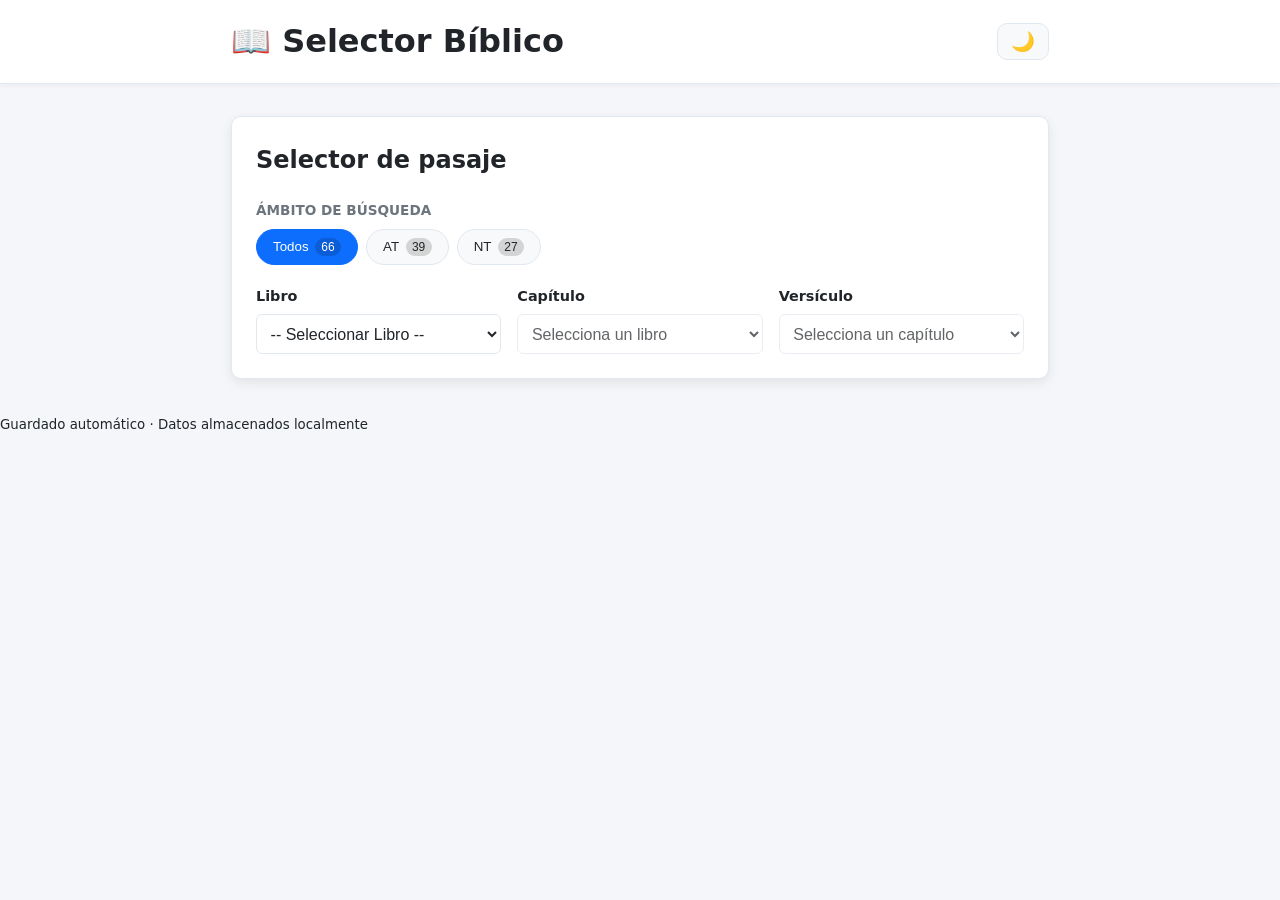
==== index.html @ 9123bd85 "Update index.html" ====
<!DOCTYPE html>
<html lang="es">
<head>
  <meta charset="UTF-8">
  <meta name="viewport" content="width=device-width, initial-scale=1.0">
  <meta name="description" content="Selector Bíblico interactivo para estudio con resumen, análisis y ejercicios prácticos.">
  <meta name="theme-color" content="#0d6efd">
  <meta name="color-scheme" content="light dark">
  
  <!-- Seguridad -->
  <meta http-equiv="X-UA-Compatible" content="IE=edge">
  <meta http-equiv="Content-Security-Policy" content="default-src 'self'; script-src 'self'; style-src 'self' 'unsafe-inline'; img-src 'self' data:; connect-src 'self';">
  <meta http-equiv="X-Content-Type-Options" content="nosniff">
  <meta http-equiv="Referrer-Policy" content="strict-origin-when-cross-origin">
  <meta http-equiv="Permissions-Policy" content="camera=(), microphone=(), geolocation=()">
  
  <title>Selector Bíblico — Estudio Interactivo</title>
  
  <!-- Preload de recursos críticos -->
  <link rel="preload" href="src/styles.css" as="style">
  <link rel="preload" href="./data/manifest.json" as="fetch" crossorigin>
  
  <link rel="stylesheet" href="src/styles.css">
  <link rel="icon" type="image/svg+xml" href="data:image/svg+xml,<svg xmlns='http://www.w3.org/2000/svg' viewBox='0 0 100 100'><text y='.9em' font-size='90'>📖</text></svg>">
</head>
<body>
  <header class="site-header">
    <div class="header-container">
      <h1 class="site-title">📖 Selector Bíblico</h1>
      <button 
        type="button" 
        id="themeToggle" 
        class="theme-btn" 
        aria-label="Cambiar a modo oscuro"
        aria-pressed="false">
        🌙
      </button>
    </div>
  </header>

  <main class="main-container">
    <!-- Banner de estado -->
    <div 
      id="statusBanner" 
      class="status-banner hidden" 
      role="alert" 
      aria-live="polite">
    </div>

    <section class="card" aria-labelledby="selector-heading">
      <h2 id="selector-heading" class="visually-hidden">Selector de pasaje</h2>
      
      <!-- Filtro por ámbito -->
      <div class="scope-filter-container">
        <span id="scope-label" class="scope-label">Ámbito de búsqueda</span>
        <div 
          id="scopeFilter" 
          class="scope-btn-group" 
          role="group" 
          aria-labelledby="scope-label">
          <button type="button" class="scope-btn active" data-scope="ALL" aria-pressed="true">
            Todos <span id="badgeAll" class="badge">66</span>
          </button>
          <button type="button" class="scope-btn" data-scope="OT" aria-pressed="false">
            AT <span id="badgeOT" class="badge">39</span>
          </button>
          <button type="button" class="scope-btn" data-scope="NT" aria-pressed="false">
            NT <span id="badgeNT" class="badge">27</span>
          </button>
        </div>
      </div>

      <!-- Selectores -->
      <div class="select-grid">
        <div class="select-group">
          <label for="bookSelect">Libro</label>
          <select id="bookSelect" aria-required="true">
            <option value="">-- Seleccionar Libro --</option>
          </select>
        </div>
        <div class="select-group">
          <label for="chapterSelect">Capítulo</label>
          <select id="chapterSelect" disabled aria-required="true">
            <option value="">Selecciona libro primero</option>
          </select>
        </div>
        <div class="select-group">
          <label for="verseSelect">Versículo</label>
          <select id="verseSelect" disabled>
            <option value="">Todo el capítulo</option>
          </select>
        </div>
      </div>
    </section>

    <!-- Módulo de pasaje -->
    <section 
      id="passageDisplay" 
      class="card hidden" 
      aria-labelledby="passage-title"
      aria-busy="false">
    </section>
  </main>

  <footer class="site-footer">
    <div class="footer-container">
      <small>Guardado automático · Datos almacenados localmente</small>
    </div>
  </footer>

  <script src="src/js/app.js" defer></script>
</body>
</html>
---- src/styles.css ----
/* --- Design Tokens & CSS Variables --- */
:root {
  --bg-color: #f4f6f9;
  --card-bg: #ffffff;
  --card-subtle: #f8f9fa;
  --text-main: #212529;
  --text-muted: #6c757d;
  --border-color: #e2e8f0;
  
  --primary-color: #0d6efd;
  --primary-hover: #0b5ed7;
  --accent-color: #6f42c1;
  --success-color: #198754;
  --warning-bg: #fff3cd;
  --warning-text: #664d03;

  --shadow-sm: 0 2px 4px rgba(0,0,0,0.04);
  --shadow-md: 0 4px 12px rgba(0,0,0,0.08);
  --radius: 10px;
  --transition: all 0.2s ease-in-out;
}

[data-theme="dark"] {
  --bg-color: #121212;
  --card-bg: #1e1e1e;
  --card-subtle: #2a2a2a;
  --text-main: #e0e0e0;
  --text-muted: #a0a0a0;
  --border-color: #333333;
  --primary-color: #3d8bfd;
  --warning-bg: #332701;
  --warning-text: #ffda6a;
}

/* --- Base --- */
* {
  box-sizing: border-box;
  margin: 0;
  padding: 0;
}

body {
  font-family: system-ui, -apple-system, "Segoe UI", Roboto, sans-serif;
  background-color: var(--bg-color);
  color: var(--text-main);
  line-height: 1.6;
  transition: background-color 0.3s ease, color 0.3s ease;
}

.main-container {
  max-width: 850px;
  margin: 2rem auto;
  padding: 0 1rem;
}

/* --- Header --- */
.site-header {
  background-color: var(--card-bg);
  border-bottom: 1px solid var(--border-color);
  padding: 1rem 0;
  box-shadow: var(--shadow-sm);
}

.header-container {
  max-width: 850px;
  margin: 0 auto;
  padding: 0 1rem;
  display: flex;
  justify-content: space-between;
  align-items: center;
}

.theme-btn {
  background: var(--card-subtle);
  border: 1px solid var(--border-color);
  font-size: 1.2rem;
  padding: 0.4rem 0.8rem;
  border-radius: var(--radius);
  cursor: pointer;
  transition: var(--transition);
}

.theme-btn:hover {
  transform: scale(1.05);
}

/* --- Tarjetas & Layout --- */
.card {
  background-color: var(--card-bg);
  border: 1px solid var(--border-color);
  border-radius: var(--radius);
  padding: 1.5rem;
  margin-bottom: 1.5rem;
  box-shadow: var(--shadow-md);
}

/* --- Banner de Estado --- */
.status-banner {
  padding: 0.75rem 1rem;
  border-radius: 6px;
  background-color: var(--warning-bg);
  color: var(--warning-text);
  font-size: 0.9rem;
  margin-bottom: 1rem;
}

/* --- Filtros por Ámbito (Testamentos) --- */
.scope-filter-container {
  margin: 1.25rem 0;
}

.scope-label {
  display: block;
  font-size: 0.85rem;
  font-weight: 600;
  color: var(--text-muted);
  margin-bottom: 0.5rem;
  text-transform: uppercase;
}

.scope-btn-group {
  display: flex;
  gap: 0.5rem;
}

.scope-btn {
  background: var(--card-subtle);
  border: 1px solid var(--border-color);
  color: var(--text-main);
  padding: 0.5rem 1rem;
  border-radius: 20px;
  font-weight: 500;
  cursor: pointer;
  transition: var(--transition);
  display: flex;
  align-items: center;
  gap: 0.4rem;
}

.scope-btn.active {
  background-color: var(--primary-color);
  color: #ffffff;
  border-color: var(--primary-color);
}

.badge {
  background: rgba(0,0,0,0.15);
  padding: 0.1rem 0.4rem;
  border-radius: 10px;
  font-size: 0.75rem;
}

/* --- Grid de Selectores --- */
.select-grid {
  display: grid;
  grid-template-columns: repeat(auto-fit, minmax(200px, 1fr));
  gap: 1rem;
  margin-top: 1rem;
}

.select-group label {
  display: block;
  font-size: 0.9rem;
  font-weight: 600;
  margin-bottom: 0.4rem;
}

.select-group select {
  width: 100%;
  padding: 0.6rem;
  border-radius: 6px;
  border: 1px solid var(--border-color);
  background-color: var(--card-bg);
  color: var(--text-main);
  font-size: 1rem;
  outline: none;
  transition: var(--transition);
}

.select-group select:focus {
  border-color: var(--primary-color);
}

/* --- Componente Módulo Pasaje --- */
.passage-header {
  display: flex;
  justify-content: space-between;
  align-items: flex-start;
  border-bottom: 1px solid var(--border-color);
  padding-bottom: 1rem;
  margin-bottom: 1rem;
}

.badge-accent {
  background-color: var(--accent-color);
  color: #fff;
  padding: 0.25rem 0.75rem;
  border-radius: 20px;
  font-size: 0.8rem;
  font-weight: 600;
  display: inline-block;
  margin-bottom: 0.4rem;
}

.meta-info {
  font-size: 0.85rem;
  color: var(--text-muted);
}

/* Pestañas */
.passage-tabs {
  display: flex;
  gap: 0.5rem;
  border-bottom: 2px solid var(--border-color);
  margin-bottom: 1.5rem;
}

.tab-btn {
  background: none;
  border: none;
  padding: 0.75rem 1rem;
  font-weight: 600;
  font-size: 0.95rem;
  color: var(--text-muted);
  cursor: pointer;
  border-bottom: 3px solid transparent;
  transition: var(--transition);
}

.tab-btn.active {
  color: var(--primary-color);
  border-bottom-color: var(--primary-color);
}

/* Paneles de Contenido */
.summary-text {
  font-size: 1.05rem;
  line-height: 1.8;
  margin-bottom: 1rem;
}

.summary-footer {
  font-size: 0.85rem;
  color: var(--text-muted);
  border-top: 1px dashed var(--border-color);
  padding-top: 0.5rem;
}

/* Preguntas de Análisis */
.question-card {
  background: var(--card-subtle);
  border-left: 4px solid var(--primary-color);
  padding: 1.25rem;
  border-radius: 6px;
  margin-bottom: 1.25rem;
  position: relative;
}

.badge-focus {
  font-size: 0.75rem;
  font-weight: 700;
  text-transform: uppercase;
  color: var(--primary-color);
  letter-spacing: 0.5px;
}

.question-body {
  margin: 0.5rem 0 1rem 0;
  font-size: 1rem;
}

.form-control {
  width: 100%;
  min-height: 90px;
  padding: 0.75rem;
  border: 1px solid var(--border-color);
  border-radius: 6px;
  background-color: var(--card-bg);
  color: var(--text-main);
  font-family: inherit;
  font-size: 0.95rem;
  resize: vertical;
}

.form-control:focus {
  outline: 2px solid var(--primary-color);
}

/* Ejercicio y Checklist */
.exercise-header {
  display: flex;
  justify-content: space-between;
  align-items: center;
  margin-bottom: 0.5rem;
}

.badge-time {
  background-color: var(--card-subtle);
  border: 1px solid var(--border-color);
  padding: 0.2rem 0.6rem;
  border-radius: 12px;
  font-size: 0.8rem;
}

.section-subtitle {
  margin: 1.25rem 0 0.75rem 0;
  font-size: 0.95rem;
  color: var(--text-muted);
  text-transform: uppercase;
}

.checklist-group {
  list-style: none;
  margin-bottom: 1.5rem;
}

.checklist-item {
  background: var(--card-subtle);
  padding: 0.75rem;
  border-radius: 6px;
  margin-bottom: 0.5rem;
  border: 1px solid var(--border-color);
}

.checkbox-label {
  display: flex;
  align-items: flex-start;
  gap: 0.75rem;
  cursor: pointer;
  font-size: 0.95rem;
}

.checkbox-label input[type="checkbox"] {
  margin-top: 0.25rem;
  width: 18px;
  height: 18px;
  accent-color: var(--primary-color);
}

.deliverable-box {
  background: var(--card-subtle);
  padding: 1.25rem;
  border-radius: 8px;
  border: 1px solid var(--border-color);
  position: relative;
}

.deliverable-desc {
  font-size: 0.85rem;
  color: var(--text-muted);
  margin: 0.25rem 0 0.75rem 0;
}

/* Indicador de guardado */
.save-status {
  display: block;
  font-size: 0.75rem;
  color: var(--success-color);
  text-align: right;
  margin-top: 0.3rem;
  opacity: 0;
  transition: opacity 0.3s ease;
}

.save-status.visible {
  opacity: 1;
}

.hidden {
  display: none !important;
}
---- src/styles.css ----
/* --- Design Tokens & CSS Variables --- */
:root {
  --bg-color: #f4f6f9;
  --card-bg: #ffffff;
  --card-subtle: #f8f9fa;
  --text-main: #212529;
  --text-muted: #6c757d;
  --border-color: #e2e8f0;
  
  --primary-color: #0d6efd;
  --primary-hover: #0b5ed7;
  --accent-color: #6f42c1;
  --success-color: #198754;
  --warning-bg: #fff3cd;
  --warning-text: #664d03;

  --shadow-sm: 0 2px 4px rgba(0,0,0,0.04);
  --shadow-md: 0 4px 12px rgba(0,0,0,0.08);
  --radius: 10px;
  --transition: all 0.2s ease-in-out;
}

[data-theme="dark"] {
  --bg-color: #121212;
  --card-bg: #1e1e1e;
  --card-subtle: #2a2a2a;
  --text-main: #e0e0e0;
  --text-muted: #a0a0a0;
  --border-color: #333333;
  --primary-color: #3d8bfd;
  --warning-bg: #332701;
  --warning-text: #ffda6a;
}

/* --- Base --- */
* {
  box-sizing: border-box;
  margin: 0;
  padding: 0;
}

body {
  font-family: system-ui, -apple-system, "Segoe UI", Roboto, sans-serif;
  background-color: var(--bg-color);
  color: var(--text-main);
  line-height: 1.6;
  transition: background-color 0.3s ease, color 0.3s ease;
}

.main-container {
  max-width: 850px;
  margin: 2rem auto;
  padding: 0 1rem;
}

/* --- Header --- */
.site-header {
  background-color: var(--card-bg);
  border-bottom: 1px solid var(--border-color);
  padding: 1rem 0;
  box-shadow: var(--shadow-sm);
}

.header-container {
  max-width: 850px;
  margin: 0 auto;
  padding: 0 1rem;
  display: flex;
  justify-content: space-between;
  align-items: center;
}

.theme-btn {
  background: var(--card-subtle);
  border: 1px solid var(--border-color);
  font-size: 1.2rem;
  padding: 0.4rem 0.8rem;
  border-radius: var(--radius);
  cursor: pointer;
  transition: var(--transition);
}

.theme-btn:hover {
  transform: scale(1.05);
}

/* --- Tarjetas & Layout --- */
.card {
  background-color: var(--card-bg);
  border: 1px solid var(--border-color);
  border-radius: var(--radius);
  padding: 1.5rem;
  margin-bottom: 1.5rem;
  box-shadow: var(--shadow-md);
}

/* --- Banner de Estado --- */
.status-banner {
  padding: 0.75rem 1rem;
  border-radius: 6px;
  background-color: var(--warning-bg);
  color: var(--warning-text);
  font-size: 0.9rem;
  margin-bottom: 1rem;
}

/* --- Filtros por Ámbito (Testamentos) --- */
.scope-filter-container {
  margin: 1.25rem 0;
}

.scope-label {
  display: block;
  font-size: 0.85rem;
  font-weight: 600;
  color: var(--text-muted);
  margin-bottom: 0.5rem;
  text-transform: uppercase;
}

.scope-btn-group {
  display: flex;
  gap: 0.5rem;
}

.scope-btn {
  background: var(--card-subtle);
  border: 1px solid var(--border-color);
  color: var(--text-main);
  padding: 0.5rem 1rem;
  border-radius: 20px;
  font-weight: 500;
  cursor: pointer;
  transition: var(--transition);
  display: flex;
  align-items: center;
  gap: 0.4rem;
}

.scope-btn.active {
  background-color: var(--primary-color);
  color: #ffffff;
  border-color: var(--primary-color);
}

.badge {
  background: rgba(0,0,0,0.15);
  padding: 0.1rem 0.4rem;
  border-radius: 10px;
  font-size: 0.75rem;
}

/* --- Grid de Selectores --- */
.select-grid {
  display: grid;
  grid-template-columns: repeat(auto-fit, minmax(200px, 1fr));
  gap: 1rem;
  margin-top: 1rem;
}

.select-group label {
  display: block;
  font-size: 0.9rem;
  font-weight: 600;
  margin-bottom: 0.4rem;
}

.select-group select {
  width: 100%;
  padding: 0.6rem;
  border-radius: 6px;
  border: 1px solid var(--border-color);
  background-color: var(--card-bg);
  color: var(--text-main);
  font-size: 1rem;
  outline: none;
  transition: var(--transition);
}

.select-group select:focus {
  border-color: var(--primary-color);
}

/* --- Componente Módulo Pasaje --- */
.passage-header {
  display: flex;
  justify-content: space-between;
  align-items: flex-start;
  border-bottom: 1px solid var(--border-color);
  padding-bottom: 1rem;
  margin-bottom: 1rem;
}

.badge-accent {
  background-color: var(--accent-color);
  color: #fff;
  padding: 0.25rem 0.75rem;
  border-radius: 20px;
  font-size: 0.8rem;
  font-weight: 600;
  display: inline-block;
  margin-bottom: 0.4rem;
}

.meta-info {
  font-size: 0.85rem;
  color: var(--text-muted);
}

/* Pestañas */
.passage-tabs {
  display: flex;
  gap: 0.5rem;
  border-bottom: 2px solid var(--border-color);
  margin-bottom: 1.5rem;
}

.tab-btn {
  background: none;
  border: none;
  padding: 0.75rem 1rem;
  font-weight: 600;
  font-size: 0.95rem;
  color: var(--text-muted);
  cursor: pointer;
  border-bottom: 3px solid transparent;
  transition: var(--transition);
}

.tab-btn.active {
  color: var(--primary-color);
  border-bottom-color: var(--primary-color);
}

/* Paneles de Contenido */
.summary-text {
  font-size: 1.05rem;
  line-height: 1.8;
  margin-bottom: 1rem;
}

.summary-footer {
  font-size: 0.85rem;
  color: var(--text-muted);
  border-top: 1px dashed var(--border-color);
  padding-top: 0.5rem;
}

/* Preguntas de Análisis */
.question-card {
  background: var(--card-subtle);
  border-left: 4px solid var(--primary-color);
  padding: 1.25rem;
  border-radius: 6px;
  margin-bottom: 1.25rem;
  position: relative;
}

.badge-focus {
  font-size: 0.75rem;
  font-weight: 700;
  text-transform: uppercase;
  color: var(--primary-color);
  letter-spacing: 0.5px;
}

.question-body {
  margin: 0.5rem 0 1rem 0;
  font-size: 1rem;
}

.form-control {
  width: 100%;
  min-height: 90px;
  padding: 0.75rem;
  border: 1px solid var(--border-color);
  border-radius: 6px;
  background-color: var(--card-bg);
  color: var(--text-main);
  font-family: inherit;
  font-size: 0.95rem;
  resize: vertical;
}

.form-control:focus {
  outline: 2px solid var(--primary-color);
}

/* Ejercicio y Checklist */
.exercise-header {
  display: flex;
  justify-content: space-between;
  align-items: center;
  margin-bottom: 0.5rem;
}

.badge-time {
  background-color: var(--card-subtle);
  border: 1px solid var(--border-color);
  padding: 0.2rem 0.6rem;
  border-radius: 12px;
  font-size: 0.8rem;
}

.section-subtitle {
  margin: 1.25rem 0 0.75rem 0;
  font-size: 0.95rem;
  color: var(--text-muted);
  text-transform: uppercase;
}

.checklist-group {
  list-style: none;
  margin-bottom: 1.5rem;
}

.checklist-item {
  background: var(--card-subtle);
  padding: 0.75rem;
  border-radius: 6px;
  margin-bottom: 0.5rem;
  border: 1px solid var(--border-color);
}

.checkbox-label {
  display: flex;
  align-items: flex-start;
  gap: 0.75rem;
  cursor: pointer;
  font-size: 0.95rem;
}

.checkbox-label input[type="checkbox"] {
  margin-top: 0.25rem;
  width: 18px;
  height: 18px;
  accent-color: var(--primary-color);
}

.deliverable-box {
  background: var(--card-subtle);
  padding: 1.25rem;
  border-radius: 8px;
  border: 1px solid var(--border-color);
  position: relative;
}

.deliverable-desc {
  font-size: 0.85rem;
  color: var(--text-muted);
  margin: 0.25rem 0 0.75rem 0;
}

/* Indicador de guardado */
.save-status {
  display: block;
  font-size: 0.75rem;
  color: var(--success-color);
  text-align: right;
  margin-top: 0.3rem;
  opacity: 0;
  transition: opacity 0.3s ease;
}

.save-status.visible {
  opacity: 1;
}

.hidden {
  display: none !important;
}
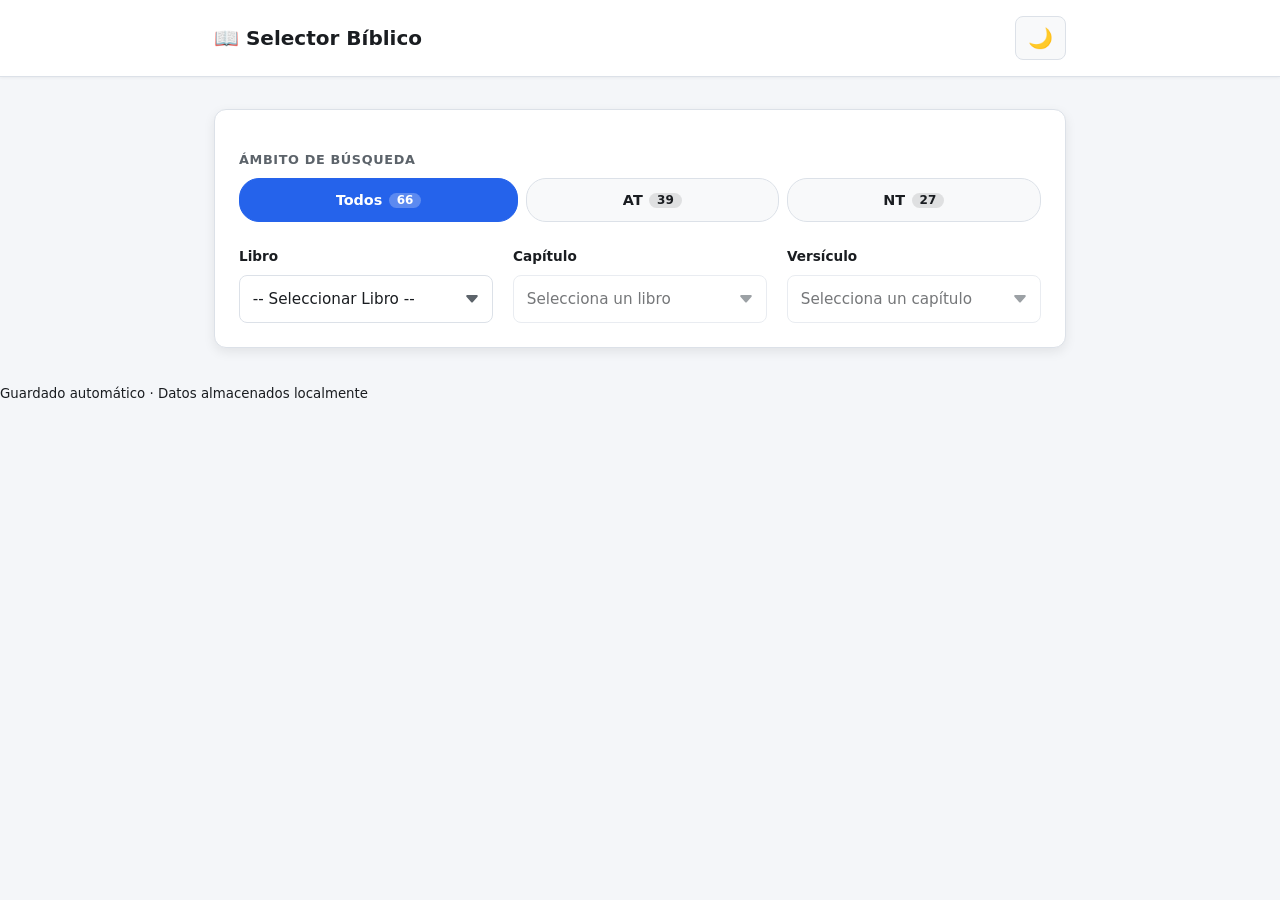
==== commit 6e7f015c: "Update index.html" ====
--- a/index.html
+++ b/index.html
@@ -1,29 +1,29 @@
 <!DOCTYPE html>
-<html lang="es">
+<html lang="es" data-theme="light">
 <head>
   <meta charset="UTF-8">
   <meta name="viewport" content="width=device-width, initial-scale=1.0">
   <meta name="description" content="Selector Bíblico interactivo para estudio con resumen, análisis y ejercicios prácticos.">
-  <meta name="theme-color" content="#0d6efd">
+  <meta name="theme-color" content="#2563eb">
   <meta name="color-scheme" content="light dark">
-  
-  <!-- Seguridad -->
+
+  <!-- Seguridad y CSP -->
   <meta http-equiv="X-UA-Compatible" content="IE=edge">
   <meta http-equiv="Content-Security-Policy" content="default-src 'self'; script-src 'self'; style-src 'self' 'unsafe-inline'; img-src 'self' data:; connect-src 'self';">
   <meta http-equiv="X-Content-Type-Options" content="nosniff">
   <meta http-equiv="Referrer-Policy" content="strict-origin-when-cross-origin">
   <meta http-equiv="Permissions-Policy" content="camera=(), microphone=(), geolocation=()">
-  
+
   <title>Selector Bíblico — Estudio Interactivo</title>
-  
-  <!-- Preload de recursos críticos -->
+
+  <!-- Precarga de recursos y estilos -->
   <link rel="preload" href="src/styles.css" as="style">
-  <link rel="preload" href="./data/manifest.json" as="fetch" crossorigin>
-  
   <link rel="stylesheet" href="src/styles.css">
   <link rel="icon" type="image/svg+xml" href="data:image/svg+xml,<svg xmlns='http://www.w3.org/2000/svg' viewBox='0 0 100 100'><text y='.9em' font-size='90'>📖</text></svg>">
 </head>
 <body>
+
+  <!-- Cabecera principal -->
   <header class="site-header">
     <div class="header-container">
       <h1 class="site-title">📖 Selector Bíblico</h1>
@@ -31,15 +31,17 @@
         type="button" 
         id="themeToggle" 
         class="theme-btn" 
-        aria-label="Cambiar a modo oscuro"
+        aria-label="Cambiar a modo oscuro" 
         aria-pressed="false">
         🌙
       </button>
     </div>
   </header>
 
+  <!-- Contenido principal -->
   <main class="main-container">
-    <!-- Banner de estado -->
+
+    <!-- Banner de Estado / Errores -->
     <div 
       id="statusBanner" 
       class="status-banner hidden" 
@@ -47,10 +49,11 @@
       aria-live="polite">
     </div>
 
+    <!-- Panel de Selección -->
     <section class="card" aria-labelledby="selector-heading">
-      <h2 id="selector-heading" class="visually-hidden">Selector de pasaje</h2>
-      
-      <!-- Filtro por ámbito -->
+      <h2 id="selector-heading" class="visually-hidden">Selector de pasaje bíblico</h2>
+
+      <!-- Filtro por Ámbito -->
       <div class="scope-filter-container">
         <span id="scope-label" class="scope-label">Ámbito de búsqueda</span>
         <div 
@@ -59,55 +62,61 @@
           role="group" 
           aria-labelledby="scope-label">
           <button type="button" class="scope-btn active" data-scope="ALL" aria-pressed="true">
-            Todos <span id="badgeAll" class="badge">66</span>
+            <span class="label">Todos</span> <span id="badgeAll" class="badge">66</span>
           </button>
           <button type="button" class="scope-btn" data-scope="OT" aria-pressed="false">
-            AT <span id="badgeOT" class="badge">39</span>
+            <span class="label">AT</span> <span id="badgeOT" class="badge">39</span>
           </button>
           <button type="button" class="scope-btn" data-scope="NT" aria-pressed="false">
-            NT <span id="badgeNT" class="badge">27</span>
+            <span class="label">NT</span> <span id="badgeNT" class="badge">27</span>
           </button>
         </div>
       </div>
 
-      <!-- Selectores -->
-      <div class="select-grid">
+      <!-- Grid de Selectores Formulario -->
+      <div class="select-grid" role="search">
         <div class="select-group">
           <label for="bookSelect">Libro</label>
-          <select id="bookSelect" aria-required="true">
+          <select id="bookSelect" aria-required="true" aria-controls="chapterSelect">
             <option value="">-- Seleccionar Libro --</option>
           </select>
         </div>
+
         <div class="select-group">
           <label for="chapterSelect">Capítulo</label>
-          <select id="chapterSelect" disabled aria-required="true">
+          <select id="chapterSelect" disabled aria-required="true" aria-controls="verseSelect">
             <option value="">Selecciona libro primero</option>
           </select>
         </div>
+
         <div class="select-group">
           <label for="verseSelect">Versículo</label>
-          <select id="verseSelect" disabled>
+          <select id="verseSelect" disabled aria-controls="passageDisplay">
             <option value="">Todo el capítulo</option>
           </select>
         </div>
       </div>
     </section>
 
-    <!-- Módulo de pasaje -->
+    <!-- Módulo Dinámico de Lectura y Análisis -->
     <section 
       id="passageDisplay" 
       class="card hidden" 
-      aria-labelledby="passage-title"
-      aria-busy="false">
+      aria-labelledby="passage-title" 
+      aria-busy="false" 
+      aria-live="polite">
     </section>
+
   </main>
 
+  <!-- Pie de página -->
   <footer class="site-footer">
     <div class="footer-container">
       <small>Guardado automático · Datos almacenados localmente</small>
     </div>
   </footer>
 
+  <!-- Script Principal -->
   <script src="src/js/app.js" defer></script>
 </body>
 </html>
--- a/src/styles.css
+++ b/src/styles.css
@@ -1,140 +1,403 @@
-/* --- Design Tokens & CSS Variables --- */
+/* =========================================================
+   SELECTOR BÍBLICO — CSS ROBUSTO & UX/UI OPTIMIZADO
+   Optimizado para:
+   • Responsive sin desbordamientos
+   • Accesibilidad y Touch Targets (44px)
+   • Alineación perfecta de componentes
+   • Performance y Temas (Light/Dark)
+   ========================================================= */
+
+
+/* =========================================================
+   1. DESIGN TOKENS
+   ========================================================= */
+
 :root {
   --bg-color: #f4f6f9;
   --card-bg: #ffffff;
   --card-subtle: #f8f9fa;
-  --text-main: #212529;
-  --text-muted: #6c757d;
-  --border-color: #e2e8f0;
-  
-  --primary-color: #0d6efd;
-  --primary-hover: #0b5ed7;
-  --accent-color: #6f42c1;
-  --success-color: #198754;
-  --warning-bg: #fff3cd;
-  --warning-text: #664d03;
-
-  --shadow-sm: 0 2px 4px rgba(0,0,0,0.04);
-  --shadow-md: 0 4px 12px rgba(0,0,0,0.08);
-  --radius: 10px;
-  --transition: all 0.2s ease-in-out;
-}
+
+  --text-main: #1a1d21;
+  --text-muted: #5c636a;
+
+  --border-color: #dce1e8;
+
+  --primary-color: #2563eb;
+  --primary-hover: #1d4ed8;
+
+  --accent-color: #7c3aed;
+  --success-color: #059669;
+
+  --warning-bg: #fffbeb;
+  --warning-text: #92400e;
+
+  --error-bg: #fef2f2;
+  --error-text: #991b1b;
+
+  --shadow-sm: 0 1px 3px rgba(0, 0, 0, 0.05);
+  --shadow-md: 0 4px 12px rgba(0, 0, 0, 0.08);
+
+  --radius: 12px;
+  --radius-sm: 8px;
+
+  --transition: all 0.25s cubic-bezier(0.4, 0, 0.2, 1);
+
+  --content-width: 900px;
+  --touch-target: 44px;
+}
+
+
+/* =========================================================
+   2. DARK MODE
+   ========================================================= */
 
 [data-theme="dark"] {
-  --bg-color: #121212;
-  --card-bg: #1e1e1e;
-  --card-subtle: #2a2a2a;
-  --text-main: #e0e0e0;
-  --text-muted: #a0a0a0;
-  --border-color: #333333;
-  --primary-color: #3d8bfd;
-  --warning-bg: #332701;
-  --warning-text: #ffda6a;
-}
-
-/* --- Base --- */
-* {
+  --bg-color: #0f1115;
+  --card-bg: #1a1d24;
+  --card-subtle: #242832;
+
+  --text-main: #e5e7eb;
+  --text-muted: #9ca3af;
+
+  --border-color: #2d3342;
+
+  --primary-color: #3b82f6;
+  --primary-hover: #60a5fa;
+
+  --warning-bg: #422006;
+  --warning-text: #fcd34d;
+
+  --error-bg: #450a0a;
+  --error-text: #fca5a5;
+}
+
+
+/* =========================================================
+   3. RESET ROBUSTO
+   ========================================================= */
+
+*,
+*::before,
+*::after {
   box-sizing: border-box;
   margin: 0;
   padding: 0;
 }
 
+html {
+  width: 100%;
+  min-width: 0;
+  scroll-behavior: smooth;
+  overflow-x: clip;
+}
+
 body {
-  font-family: system-ui, -apple-system, "Segoe UI", Roboto, sans-serif;
+  width: 100%;
+  min-width: 0;
+  min-height: 100vh;
+  min-height: 100dvh;
+
+  font-family:
+    system-ui,
+    -apple-system,
+    "Segoe UI",
+    Roboto,
+    "Helvetica Neue",
+    sans-serif;
+
   background-color: var(--bg-color);
   color: var(--text-main);
+
   line-height: 1.6;
-  transition: background-color 0.3s ease, color 0.3s ease;
-}
+  overflow-x: clip;
+
+  -webkit-font-smoothing: antialiased;
+  text-rendering: optimizeLegibility;
+
+  transition:
+    background-color 0.3s ease,
+    color 0.3s ease;
+}
+
+img,
+svg,
+video,
+canvas,
+iframe {
+  display: block;
+  max-width: 100%;
+  height: auto;
+}
+
+p,
+span,
+label,
+h1,
+h2,
+h3,
+h4,
+h5,
+h6,
+li {
+  overflow-wrap: anywhere;
+  word-break: normal;
+}
+
+button,
+input,
+select,
+textarea {
+  max-width: 100%;
+  font: inherit;
+}
+
+
+/* =========================================================
+   4. ACCESIBILIDAD
+   ========================================================= */
+
+:focus-visible {
+  outline: 3px solid var(--primary-color);
+  outline-offset: 2px;
+  border-radius: 4px;
+}
+
+.visually-hidden {
+  position: absolute !important;
+  width: 1px;
+  height: 1px;
+  padding: 0;
+  margin: -1px;
+  overflow: hidden;
+  clip: rect(0, 0, 0, 0);
+  white-space: nowrap;
+  border: 0;
+}
+
+.hidden {
+  display: none !important;
+}
+
+
+/* =========================================================
+   5. LAYOUT
+   ========================================================= */
 
 .main-container {
-  max-width: 850px;
+  width: 100%;
+  max-width: var(--content-width);
   margin: 2rem auto;
-  padding: 0 1rem;
-}
-
-/* --- Header --- */
+  padding-inline: clamp(1rem, 4vw, 1.5rem);
+  min-width: 0;
+}
+
+
+/* =========================================================
+   6. HEADER
+   ========================================================= */
+
 .site-header {
+  width: 100%;
   background-color: var(--card-bg);
   border-bottom: 1px solid var(--border-color);
-  padding: 1rem 0;
+  padding-block: 1rem;
   box-shadow: var(--shadow-sm);
+  position: sticky;
+  top: 0;
+  z-index: 100;
+  isolation: isolate;
 }
 
 .header-container {
-  max-width: 850px;
-  margin: 0 auto;
-  padding: 0 1rem;
+  width: 100%;
+  max-width: var(--content-width);
+  margin-inline: auto;
+  padding-inline: clamp(1rem, 4vw, 1.5rem);
   display: flex;
   justify-content: space-between;
   align-items: center;
+  gap: 1rem;
+  min-width: 0;
+}
+
+.header-container h1 {
+  min-width: 0;
+  font-size: clamp(1.05rem, 2vw, 1.25rem);
+  font-weight: 700;
+  color: var(--text-main);
+  overflow-wrap: anywhere;
+}
+
+
+/* =========================================================
+   7. BOTONES
+   ========================================================= */
+
+button {
+  min-width: var(--touch-target);
+  min-height: var(--touch-target);
+  cursor: pointer;
+  -webkit-tap-highlight-color: transparent;
+  touch-action: manipulation;
+}
+
+button:disabled {
+  cursor: not-allowed;
 }
 
 .theme-btn {
+  flex: 0 0 auto;
+  width: auto;
+  max-width: 100%;
+  min-width: var(--touch-target);
+  min-height: var(--touch-target);
   background: var(--card-subtle);
   border: 1px solid var(--border-color);
-  font-size: 1.2rem;
-  padding: 0.4rem 0.8rem;
-  border-radius: var(--radius);
+  color: var(--text-main);
+  font-size: 1.25rem;
+  padding: 0.5rem 0.75rem;
+  border-radius: var(--radius-sm);
   cursor: pointer;
   transition: var(--transition);
+  line-height: 1;
 }
 
 .theme-btn:hover {
-  transform: scale(1.05);
-}
-
-/* --- Tarjetas & Layout --- */
+  background-color: var(--border-color);
+  transform: scale(1.03);
+}
+
+.theme-btn:active {
+  transform: scale(0.98);
+}
+
+
+/* =========================================================
+   8. TARJETAS
+   ========================================================= */
+
 .card {
+  width: 100%;
+  min-width: 0;
   background-color: var(--card-bg);
   border: 1px solid var(--border-color);
   border-radius: var(--radius);
-  padding: 1.5rem;
+  padding: clamp(1.25rem, 4vw, 1.5rem);
   margin-bottom: 1.5rem;
   box-shadow: var(--shadow-md);
-}
-
-/* --- Banner de Estado --- */
+  overflow: hidden;
+  transition: var(--transition);
+}
+
+
+/* =========================================================
+   9. STATUS (ALINEACIÓN OPTIMIZADA)
+   ========================================================= */
+
 .status-banner {
-  padding: 0.75rem 1rem;
-  border-radius: 6px;
+  width: 100%;
+  min-width: 0;
+  padding: 0.875rem 1rem;
+  border-radius: var(--radius-sm);
+  font-size: 0.9rem;
+  font-weight: 500;
+  margin-bottom: 1rem;
+  display: flex;
+  align-items: center; /* Ajustado para alineación vertical */
+  gap: 0.5rem;
+  animation: slideDown 0.3s ease-out;
+  overflow-wrap: anywhere;
+}
+
+.status-banner.warning {
   background-color: var(--warning-bg);
   color: var(--warning-text);
-  font-size: 0.9rem;
-  margin-bottom: 1rem;
-}
-
-/* --- Filtros por Ámbito (Testamentos) --- */
+  border: 1px solid rgba(146, 64, 14, 0.2);
+}
+
+.status-banner.error {
+  background-color: var(--error-bg);
+  color: var(--error-text);
+  border: 1px solid rgba(153, 27, 27, 0.2);
+}
+
+.retry-btn {
+  flex: 0 0 auto;
+  margin-left: auto;
+  align-self: center; /* Garantiza alineación al centro */
+  min-width: 44px;
+  min-height: 40px;
+  background: transparent;
+  border: 1px solid currentColor;
+  color: inherit;
+  padding: 0.4rem 0.75rem;
+  border-radius: 6px;
+  cursor: pointer;
+  font-size: 0.85rem;
+  font-weight: 600;
+  transition: var(--transition);
+}
+
+.retry-btn:hover {
+  background-color: rgba(0, 0, 0, 0.05);
+}
+
+[data-theme="dark"] .retry-btn:hover {
+  background-color: rgba(255, 255, 255, 0.1);
+}
+
+
+/* =========================================================
+   10. FILTROS (BADGES Y BOTONES ESTABILIZADOS)
+   ========================================================= */
+
 .scope-filter-container {
-  margin: 1.25rem 0;
+  width: 100%;
+  min-width: 0;
+  margin: 1rem 0 1.5rem;
 }
 
 .scope-label {
   display: block;
-  font-size: 0.85rem;
-  font-weight: 600;
+  font-size: 0.8rem;
+  font-weight: 700;
   color: var(--text-muted);
   margin-bottom: 0.5rem;
   text-transform: uppercase;
+  letter-spacing: 0.05em;
 }
 
 .scope-btn-group {
+  width: 100%;
   display: flex;
   gap: 0.5rem;
+  flex-wrap: wrap;
+  min-width: 0;
 }
 
 .scope-btn {
+  flex: 1 1 auto;
+  min-width: 0;
+  min-height: var(--touch-target);
   background: var(--card-subtle);
   border: 1px solid var(--border-color);
   color: var(--text-main);
   padding: 0.5rem 1rem;
   border-radius: 20px;
-  font-weight: 500;
+  font-weight: 600;
+  font-size: 0.9rem;
+  line-height: 1;
   cursor: pointer;
   transition: var(--transition);
-  display: flex;
+  display: inline-flex;
   align-items: center;
+  justify-content: center;
   gap: 0.4rem;
+  overflow: hidden;
+}
+
+.scope-btn:hover {
+  border-color: var(--primary-color);
 }
 
 .scope-btn.active {
@@ -143,55 +406,129 @@
   border-color: var(--primary-color);
 }
 
+.scope-btn > span,
+.scope-btn .label {
+  min-width: 0;
+  overflow: hidden;
+  text-overflow: ellipsis;
+  white-space: nowrap;
+}
+
 .badge {
-  background: rgba(0,0,0,0.15);
-  padding: 0.1rem 0.4rem;
+  flex: 0 0 auto;
+  display: inline-flex;
+  align-items: center;
+  justify-content: center;
+  line-height: 1;
+  background: rgba(0, 0, 0, 0.1);
+  padding: 0.1rem 0.5rem;
   border-radius: 10px;
   font-size: 0.75rem;
-}
-
-/* --- Grid de Selectores --- */
+  font-weight: 600;
+}
+
+.scope-btn.active .badge {
+  background: rgba(255, 255, 255, 0.25);
+  color: #fff;
+}
+
+
+/* =========================================================
+   11. GRID DE SELECTORES
+   ========================================================= */
+
 .select-grid {
+  width: 100%;
+  min-width: 0;
   display: grid;
-  grid-template-columns: repeat(auto-fit, minmax(200px, 1fr));
-  gap: 1rem;
+  grid-template-columns: repeat(auto-fit, minmax(min(220px, 100%), 1fr));
+  gap: 1.25rem;
   margin-top: 1rem;
+}
+
+.select-group {
+  min-width: 0;
 }
 
 .select-group label {
   display: block;
-  font-size: 0.9rem;
+  min-width: 0;
+  font-size: 0.85rem;
   font-weight: 600;
   margin-bottom: 0.4rem;
-}
+  color: var(--text-main);
+}
+
+
+/* =========================================================
+   12. SELECT
+   ========================================================= */
 
 .select-group select {
-  width: 100%;
-  padding: 0.6rem;
-  border-radius: 6px;
+  display: block;
+  width: 100%;
+  max-width: 100%;
+  min-width: 0;
+  min-height: var(--touch-target);
+  padding: 0.7rem 2.5rem 0.7rem 0.8rem;
   border: 1px solid var(--border-color);
+  border-radius: var(--radius-sm);
   background-color: var(--card-bg);
   color: var(--text-main);
-  font-size: 1rem;
+  font-size: 0.95rem;
+  transition: var(--transition);
+  appearance: none;
+  background-image: url("data:image/svg+xml,%3Csvg xmlns='http://www.w3.org/2000/svg' width='16' height='16' fill='%235c636a' viewBox='0 0 16 16'%3E%3Cpath d='M7.247 11.14 2.451 5.658C1.885 5.013 2.345 4 3.204 4h9.592a1 1 0 0 1 .753 1.659l-4.796 5.48a1 1 0 0 1-1.506 0z'/%3E%3C/svg%3E");
+  background-repeat: no-repeat;
+  background-position: right 0.75rem center;
+  background-size: 16px;
+}
+
+[data-theme="dark"] .select-group select {
+  background-image: url("data:image/svg+xml,%3Csvg xmlns='http://www.w3.org/2000/svg' width='16' height='16' fill='%239ca3af' viewBox='0 0 16 16'%3E%3Cpath d='M7.247 11.14 2.451 5.658C1.885 5.013 2.345 4 3.204 4h9.592a1 1 0 0 1 .753 1.659l-4.796 5.48a1 1 0 0 1-1.506 0z'/%3E%3C/svg%3E");
+}
+
+.select-group select:disabled {
+  opacity: 0.6;
+  cursor: not-allowed;
+}
+
+.select-group select:focus {
   outline: none;
-  transition: var(--transition);
-}
-
-.select-group select:focus {
   border-color: var(--primary-color);
-}
-
-/* --- Componente Módulo Pasaje --- */
+  box-shadow: 0 0 0 3px rgba(37, 99, 235, 0.15);
+}
+
+
+/* =========================================================
+   13. PASAJE
+   ========================================================= */
+
+.passage-title-group {
+  min-width: 0;
+  display: flex;
+  flex-wrap: wrap;
+  align-items: center;
+  gap: 0.5rem;
+}
+
+.passage-title-group > * {
+  max-width: 100%;
+}
+
 .passage-header {
+  width: 100%;
+  min-width: 0;
   display: flex;
-  justify-content: space-between;
-  align-items: flex-start;
+  flex-direction: column;
+  gap: 0.5rem;
   border-bottom: 1px solid var(--border-color);
   padding-bottom: 1rem;
-  margin-bottom: 1rem;
+  margin-bottom: 1.5rem;
 }
 
 .badge-accent {
+  max-width: 100%;
   background-color: var(--accent-color);
   color: #fff;
   padding: 0.25rem 0.75rem;
@@ -199,23 +536,84 @@
   font-size: 0.8rem;
   font-weight: 600;
   display: inline-block;
-  margin-bottom: 0.4rem;
+  overflow-wrap: anywhere;
 }
 
 .meta-info {
+  min-width: 0;
   font-size: 0.85rem;
   color: var(--text-muted);
-}
-
-/* Pestañas */
+  display: flex;
+  align-items: center;
+  gap: 0.25rem;
+  flex-wrap: wrap;
+}
+
+
+/* =========================================================
+   14. TEXTO BÍBLICO
+   ========================================================= */
+
+.verses-text {
+  width: 100%;
+  min-width: 0;
+  background-color: var(--card-subtle);
+  border: 1px solid var(--border-color);
+  border-radius: var(--radius);
+  padding: clamp(1.15rem, 4vw, 1.5rem);
+  margin-bottom: 2rem;
+  font-family: Georgia, "Times New Roman", serif;
+  font-size: clamp(1.05rem, 2vw, 1.15rem);
+  line-height: 1.8;
+  color: var(--text-main);
+  overflow-wrap: anywhere;
+}
+
+.verses-text p {
+  margin-bottom: 0.75rem;
+}
+
+.verses-text p:last-child {
+  margin-bottom: 0;
+}
+
+.verses-text sup {
+  font-family: system-ui, sans-serif;
+  font-size: 0.75rem;
+  font-weight: 700;
+  color: var(--primary-color);
+  vertical-align: super;
+  line-height: 0;
+  margin-right: 0.25rem;
+  user-select: none;
+}
+
+
+/* =========================================================
+   15. TABS (SIN RECORTE DE BORDES/FOCUS)
+   ========================================================= */
+
 .passage-tabs {
+  width: 100%;
+  min-width: 0;
   display: flex;
-  gap: 0.5rem;
+  gap: 0.25rem;
   border-bottom: 2px solid var(--border-color);
-  margin-bottom: 1.5rem;
+  padding-bottom: 4px; /* Evita el recorte de bordes */
+  margin-bottom: 1.25rem;
+  overflow-x: auto;
+  overflow-y: hidden;
+  scrollbar-width: none;
+  overscroll-behavior-inline: contain;
+}
+
+.passage-tabs::-webkit-scrollbar {
+  display: none;
 }
 
 .tab-btn {
+  flex: 0 0 auto;
+  min-height: var(--touch-target);
   background: none;
   border: none;
   padding: 0.75rem 1rem;
@@ -225,6 +623,14 @@
   cursor: pointer;
   border-bottom: 3px solid transparent;
   transition: var(--transition);
+  white-space: nowrap;
+  margin-bottom: 0; /* Sin margin negativo para prevenir cortes */
+}
+
+.tab-btn:hover {
+  color: var(--text-main);
+  background-color: var(--card-subtle);
+  border-radius: var(--radius-sm) var(--radius-sm) 0 0;
 }
 
 .tab-btn.active {
@@ -232,140 +638,456 @@
   border-bottom-color: var(--primary-color);
 }
 
-/* Paneles de Contenido */
+
+/* =========================================================
+   16. TAB CONTENT
+   ========================================================= */
+
+.tab-content {
+  width: 100%;
+  min-width: 0;
+  animation: fadeIn 0.3s ease-out;
+  overflow-wrap: anywhere;
+}
+
 .summary-text {
   font-size: 1.05rem;
   line-height: 1.8;
   margin-bottom: 1rem;
+  color: var(--text-main);
+  overflow-wrap: anywhere;
 }
 
 .summary-footer {
-  font-size: 0.85rem;
+  font-size: 0.8rem;
   color: var(--text-muted);
   border-top: 1px dashed var(--border-color);
-  padding-top: 0.5rem;
-}
-
-/* Preguntas de Análisis */
+  padding-top: 0.75rem;
+  margin-top: 1rem;
+  overflow-wrap: anywhere;
+}
+
+
+/* =========================================================
+   17. PREGUNTAS
+   ========================================================= */
+
 .question-card {
+  width: 100%;
+  min-width: 0;
   background: var(--card-subtle);
   border-left: 4px solid var(--primary-color);
   padding: 1.25rem;
-  border-radius: 6px;
+  border-radius: 0 var(--radius-sm) var(--radius-sm) 0;
   margin-bottom: 1.25rem;
-  position: relative;
+  overflow-wrap: anywhere;
+}
+
+.question-header {
+  min-width: 0;
+  margin-bottom: 0.5rem;
 }
 
 .badge-focus {
-  font-size: 0.75rem;
+  display: inline-block;
+  max-width: 100%;
+  font-size: 0.7rem;
   font-weight: 700;
   text-transform: uppercase;
   color: var(--primary-color);
-  letter-spacing: 0.5px;
+  letter-spacing: 0.05em;
+  background: rgba(37, 99, 235, 0.1);
+  padding: 0.2rem 0.5rem;
+  border-radius: 4px;
+  overflow-wrap: anywhere;
 }
 
 .question-body {
-  margin: 0.5rem 0 1rem 0;
+  margin: 0.75rem 0 1rem;
   font-size: 1rem;
-}
+  line-height: 1.6;
+  color: var(--text-main);
+  overflow-wrap: anywhere;
+}
+
+
+/* =========================================================
+   18. FORMULARIOS
+   ========================================================= */
 
 .form-control {
-  width: 100%;
-  min-height: 90px;
-  padding: 0.75rem;
+  display: block;
+  width: 100%;
+  max-width: 100%;
+  min-width: 0;
+  min-height: 100px;
+  padding: 0.875rem;
   border: 1px solid var(--border-color);
-  border-radius: 6px;
+  border-radius: var(--radius-sm);
   background-color: var(--card-bg);
   color: var(--text-main);
   font-family: inherit;
   font-size: 0.95rem;
+  line-height: 1.6;
   resize: vertical;
+  transition: var(--transition);
+  overflow-wrap: anywhere;
 }
 
 .form-control:focus {
-  outline: 2px solid var(--primary-color);
-}
-
-/* Ejercicio y Checklist */
+  outline: none;
+  border-color: var(--primary-color);
+  box-shadow: 0 0 0 3px rgba(37, 99, 235, 0.15);
+}
+
+.form-control::placeholder {
+  color: var(--text-muted);
+  opacity: 0.7;
+}
+
+
+/* =========================================================
+   19. EJERCICIOS
+   ========================================================= */
+
 .exercise-header {
+  width: 100%;
+  min-width: 0;
   display: flex;
   justify-content: space-between;
   align-items: center;
-  margin-bottom: 0.5rem;
+  margin-bottom: 0.75rem;
+  flex-wrap: wrap;
+  gap: 0.5rem;
 }
 
 .badge-time {
+  max-width: 100%;
   background-color: var(--card-subtle);
   border: 1px solid var(--border-color);
-  padding: 0.2rem 0.6rem;
-  border-radius: 12px;
+  padding: 0.25rem 0.75rem;
+  border-radius: 20px;
   font-size: 0.8rem;
+  font-weight: 600;
+  color: var(--text-muted);
+  overflow-wrap: anywhere;
+}
+
+.exercise-objective {
+  font-size: 1rem;
+  line-height: 1.6;
+  margin-bottom: 1.5rem;
+  color: var(--text-main);
+  overflow-wrap: anywhere;
 }
 
 .section-subtitle {
-  margin: 1.25rem 0 0.75rem 0;
-  font-size: 0.95rem;
+  margin: 1.5rem 0 0.75rem;
+  font-size: 0.85rem;
+  font-weight: 700;
   color: var(--text-muted);
   text-transform: uppercase;
-}
+  letter-spacing: 0.05em;
+}
+
+
+/* =========================================================
+   20. CHECKLIST
+   ========================================================= */
 
 .checklist-group {
   list-style: none;
+  width: 100%;
+  min-width: 0;
   margin-bottom: 1.5rem;
 }
 
 .checklist-item {
-  background: var(--card-subtle);
-  padding: 0.75rem;
-  border-radius: 6px;
+  width: 100%;
+  min-width: 0;
+  background: var(--card-bg);
+  padding: 0.875rem 1rem;
+  border-radius: var(--radius-sm);
   margin-bottom: 0.5rem;
   border: 1px solid var(--border-color);
+  transition: var(--transition);
+  overflow-wrap: anywhere;
+}
+
+.checklist-item:hover {
+  border-color: var(--primary-color);
 }
 
 .checkbox-label {
+  width: 100%;
+  min-width: 0;
   display: flex;
   align-items: flex-start;
-  gap: 0.75rem;
+  gap: 0.875rem;
   cursor: pointer;
   font-size: 0.95rem;
+  color: var(--text-main);
+  overflow-wrap: anywhere;
 }
 
 .checkbox-label input[type="checkbox"] {
-  margin-top: 0.25rem;
-  width: 18px;
-  height: 18px;
+  flex: 0 0 20px;
+  margin-top: 0.2rem;
+  width: 20px;
+  height: 20px;
   accent-color: var(--primary-color);
-}
+  cursor: pointer;
+}
+
+
+/* =========================================================
+   21. ENTREGABLE
+   ========================================================= */
 
 .deliverable-box {
+  width: 100%;
+  min-width: 0;
   background: var(--card-subtle);
   padding: 1.25rem;
-  border-radius: 8px;
+  border-radius: var(--radius);
   border: 1px solid var(--border-color);
-  position: relative;
+  margin-top: 1.5rem;
+  overflow-wrap: anywhere;
+}
+
+.deliverable-label {
+  min-width: 0;
+  display: flex;
+  align-items: flex-start;
+  gap: 0.5rem;
+  font-weight: 700;
+  font-size: 1rem;
+  margin-bottom: 0.5rem;
+  color: var(--text-main);
 }
 
 .deliverable-desc {
-  font-size: 0.85rem;
+  font-size: 0.9rem;
   color: var(--text-muted);
-  margin: 0.25rem 0 0.75rem 0;
-}
-
-/* Indicador de guardado */
+  margin-bottom: 1rem;
+  line-height: 1.5;
+  overflow-wrap: anywhere;
+}
+
+
+/* =========================================================
+   22. GUARDADO
+   ========================================================= */
+
 .save-status {
   display: block;
-  font-size: 0.75rem;
+  width: 100%;
+  font-size: 0.8rem;
+  font-weight: 600;
   color: var(--success-color);
   text-align: right;
-  margin-top: 0.3rem;
+  margin-top: 0.5rem;
   opacity: 0;
-  transition: opacity 0.3s ease;
+  transform: translateY(5px);
+  transition:
+    opacity 0.3s ease,
+    transform 0.3s ease;
 }
 
 .save-status.visible {
   opacity: 1;
-}
-
-.hidden {
-  display: none !important;
-}
+  transform: translateY(0);
+}
+
+
+/* =========================================================
+   23. ANIMACIONES
+   ========================================================= */
+
+@keyframes fadeIn {
+  from {
+    opacity: 0;
+    transform: translateY(5px);
+  }
+  to {
+    opacity: 1;
+    transform: translateY(0);
+  }
+}
+
+@keyframes slideDown {
+  from {
+    opacity: 0;
+    transform: translateY(-10px);
+  }
+  to {
+    opacity: 1;
+    transform: translateY(0);
+  }
+}
+
+
+/* =========================================================
+   24. TABLET
+   ========================================================= */
+
+@media (min-width: 600px) {
+  .passage-header {
+    flex-direction: row;
+    justify-content: space-between;
+    align-items: flex-start;
+  }
+}
+
+
+/* =========================================================
+   25. MÓVIL (GRID DE FILTROS FLUIDO)
+   ========================================================= */
+
+@media (max-width: 600px) {
+  .main-container {
+    padding-inline: 1rem;
+    margin: 1rem auto;
+  }
+
+  .header-container {
+    padding-inline: 1rem;
+    gap: 0.75rem;
+  }
+
+  .card {
+    padding: 1.15rem;
+  }
+
+  .select-grid {
+    grid-template-columns: 1fr;
+    gap: 1rem;
+  }
+
+  .verses-text {
+    font-size: 1.05rem;
+    padding: 1.15rem;
+  }
+
+  /* Distribución fluida sin colapso de badges */
+  .scope-btn-group {
+    display: flex;
+    flex-wrap: wrap;
+    gap: 0.5rem;
+  }
+
+  .scope-btn {
+    flex: 1 1 calc(33.333% - 0.5rem);
+    min-width: 105px;
+    padding-inline: 0.4rem;
+  }
+
+  .scope-btn > span,
+  .scope-btn .label {
+    max-width: 100%;
+  }
+
+  .retry-btn {
+    margin-left: auto;
+  }
+}
+
+
+/* =========================================================
+   26. TELÉFONOS MUY PEQUEÑOS (< 380px)
+   ========================================================= */
+
+@media (max-width: 380px) {
+  .main-container,
+  .header-container {
+    padding-inline: 0.75rem;
+  }
+
+  .card {
+    padding: 1rem;
+  }
+
+  .scope-btn-group {
+    display: flex;
+    flex-direction: column;
+  }
+
+  .scope-btn {
+    width: 100%;
+  }
+
+  .passage-tabs {
+    margin-inline: -0.25rem;
+    padding-inline: 0.25rem;
+  }
+
+  .tab-btn {
+    padding-inline: 0.75rem;
+  }
+}
+
+
+/* =========================================================
+   27. PREFERENCIA DE MOVIMIENTO REDUCIDO
+   ========================================================= */
+
+@media (prefers-reduced-motion: reduce) {
+  html {
+    scroll-behavior: auto;
+  }
+
+  *,
+  *::before,
+  *::after {
+    animation-duration: 0.01ms !important;
+    animation-iteration-count: 1 !important;
+    transition-duration: 0.01ms !important;
+    scroll-behavior: auto !important;
+  }
+}
+
+
+/* =========================================================
+   28. HIGH CONTRAST / FORCED COLORS
+   ========================================================= */
+
+@media (forced-colors: active) {
+  button,
+  select,
+  textarea,
+  input {
+    forced-color-adjust: auto;
+  }
+
+  :focus-visible {
+    outline: 3px solid CanvasText;
+  }
+}
+
+
+/* =========================================================
+   29. IMPRESIÓN
+   ========================================================= */
+
+@media print {
+  .site-header {
+    position: static;
+    box-shadow: none;
+  }
+
+  .theme-btn,
+  .scope-filter-container,
+  .passage-tabs {
+    display: none !important;
+  }
+
+  .card {
+    box-shadow: none;
+    break-inside: avoid;
+  }
+
+  body {
+    background: #fff;
+    color: #000;
+  }
+}
--- a/src/styles.css
+++ b/src/styles.css
@@ -1,140 +1,403 @@
-/* --- Design Tokens & CSS Variables --- */
+/* =========================================================
+   SELECTOR BÍBLICO — CSS ROBUSTO & UX/UI OPTIMIZADO
+   Optimizado para:
+   • Responsive sin desbordamientos
+   • Accesibilidad y Touch Targets (44px)
+   • Alineación perfecta de componentes
+   • Performance y Temas (Light/Dark)
+   ========================================================= */
+
+
+/* =========================================================
+   1. DESIGN TOKENS
+   ========================================================= */
+
 :root {
   --bg-color: #f4f6f9;
   --card-bg: #ffffff;
   --card-subtle: #f8f9fa;
-  --text-main: #212529;
-  --text-muted: #6c757d;
-  --border-color: #e2e8f0;
-  
-  --primary-color: #0d6efd;
-  --primary-hover: #0b5ed7;
-  --accent-color: #6f42c1;
-  --success-color: #198754;
-  --warning-bg: #fff3cd;
-  --warning-text: #664d03;
-
-  --shadow-sm: 0 2px 4px rgba(0,0,0,0.04);
-  --shadow-md: 0 4px 12px rgba(0,0,0,0.08);
-  --radius: 10px;
-  --transition: all 0.2s ease-in-out;
-}
+
+  --text-main: #1a1d21;
+  --text-muted: #5c636a;
+
+  --border-color: #dce1e8;
+
+  --primary-color: #2563eb;
+  --primary-hover: #1d4ed8;
+
+  --accent-color: #7c3aed;
+  --success-color: #059669;
+
+  --warning-bg: #fffbeb;
+  --warning-text: #92400e;
+
+  --error-bg: #fef2f2;
+  --error-text: #991b1b;
+
+  --shadow-sm: 0 1px 3px rgba(0, 0, 0, 0.05);
+  --shadow-md: 0 4px 12px rgba(0, 0, 0, 0.08);
+
+  --radius: 12px;
+  --radius-sm: 8px;
+
+  --transition: all 0.25s cubic-bezier(0.4, 0, 0.2, 1);
+
+  --content-width: 900px;
+  --touch-target: 44px;
+}
+
+
+/* =========================================================
+   2. DARK MODE
+   ========================================================= */
 
 [data-theme="dark"] {
-  --bg-color: #121212;
-  --card-bg: #1e1e1e;
-  --card-subtle: #2a2a2a;
-  --text-main: #e0e0e0;
-  --text-muted: #a0a0a0;
-  --border-color: #333333;
-  --primary-color: #3d8bfd;
-  --warning-bg: #332701;
-  --warning-text: #ffda6a;
-}
-
-/* --- Base --- */
-* {
+  --bg-color: #0f1115;
+  --card-bg: #1a1d24;
+  --card-subtle: #242832;
+
+  --text-main: #e5e7eb;
+  --text-muted: #9ca3af;
+
+  --border-color: #2d3342;
+
+  --primary-color: #3b82f6;
+  --primary-hover: #60a5fa;
+
+  --warning-bg: #422006;
+  --warning-text: #fcd34d;
+
+  --error-bg: #450a0a;
+  --error-text: #fca5a5;
+}
+
+
+/* =========================================================
+   3. RESET ROBUSTO
+   ========================================================= */
+
+*,
+*::before,
+*::after {
   box-sizing: border-box;
   margin: 0;
   padding: 0;
 }
 
+html {
+  width: 100%;
+  min-width: 0;
+  scroll-behavior: smooth;
+  overflow-x: clip;
+}
+
 body {
-  font-family: system-ui, -apple-system, "Segoe UI", Roboto, sans-serif;
+  width: 100%;
+  min-width: 0;
+  min-height: 100vh;
+  min-height: 100dvh;
+
+  font-family:
+    system-ui,
+    -apple-system,
+    "Segoe UI",
+    Roboto,
+    "Helvetica Neue",
+    sans-serif;
+
   background-color: var(--bg-color);
   color: var(--text-main);
+
   line-height: 1.6;
-  transition: background-color 0.3s ease, color 0.3s ease;
-}
+  overflow-x: clip;
+
+  -webkit-font-smoothing: antialiased;
+  text-rendering: optimizeLegibility;
+
+  transition:
+    background-color 0.3s ease,
+    color 0.3s ease;
+}
+
+img,
+svg,
+video,
+canvas,
+iframe {
+  display: block;
+  max-width: 100%;
+  height: auto;
+}
+
+p,
+span,
+label,
+h1,
+h2,
+h3,
+h4,
+h5,
+h6,
+li {
+  overflow-wrap: anywhere;
+  word-break: normal;
+}
+
+button,
+input,
+select,
+textarea {
+  max-width: 100%;
+  font: inherit;
+}
+
+
+/* =========================================================
+   4. ACCESIBILIDAD
+   ========================================================= */
+
+:focus-visible {
+  outline: 3px solid var(--primary-color);
+  outline-offset: 2px;
+  border-radius: 4px;
+}
+
+.visually-hidden {
+  position: absolute !important;
+  width: 1px;
+  height: 1px;
+  padding: 0;
+  margin: -1px;
+  overflow: hidden;
+  clip: rect(0, 0, 0, 0);
+  white-space: nowrap;
+  border: 0;
+}
+
+.hidden {
+  display: none !important;
+}
+
+
+/* =========================================================
+   5. LAYOUT
+   ========================================================= */
 
 .main-container {
-  max-width: 850px;
+  width: 100%;
+  max-width: var(--content-width);
   margin: 2rem auto;
-  padding: 0 1rem;
-}
-
-/* --- Header --- */
+  padding-inline: clamp(1rem, 4vw, 1.5rem);
+  min-width: 0;
+}
+
+
+/* =========================================================
+   6. HEADER
+   ========================================================= */
+
 .site-header {
+  width: 100%;
   background-color: var(--card-bg);
   border-bottom: 1px solid var(--border-color);
-  padding: 1rem 0;
+  padding-block: 1rem;
   box-shadow: var(--shadow-sm);
+  position: sticky;
+  top: 0;
+  z-index: 100;
+  isolation: isolate;
 }
 
 .header-container {
-  max-width: 850px;
-  margin: 0 auto;
-  padding: 0 1rem;
+  width: 100%;
+  max-width: var(--content-width);
+  margin-inline: auto;
+  padding-inline: clamp(1rem, 4vw, 1.5rem);
   display: flex;
   justify-content: space-between;
   align-items: center;
+  gap: 1rem;
+  min-width: 0;
+}
+
+.header-container h1 {
+  min-width: 0;
+  font-size: clamp(1.05rem, 2vw, 1.25rem);
+  font-weight: 700;
+  color: var(--text-main);
+  overflow-wrap: anywhere;
+}
+
+
+/* =========================================================
+   7. BOTONES
+   ========================================================= */
+
+button {
+  min-width: var(--touch-target);
+  min-height: var(--touch-target);
+  cursor: pointer;
+  -webkit-tap-highlight-color: transparent;
+  touch-action: manipulation;
+}
+
+button:disabled {
+  cursor: not-allowed;
 }
 
 .theme-btn {
+  flex: 0 0 auto;
+  width: auto;
+  max-width: 100%;
+  min-width: var(--touch-target);
+  min-height: var(--touch-target);
   background: var(--card-subtle);
   border: 1px solid var(--border-color);
-  font-size: 1.2rem;
-  padding: 0.4rem 0.8rem;
-  border-radius: var(--radius);
+  color: var(--text-main);
+  font-size: 1.25rem;
+  padding: 0.5rem 0.75rem;
+  border-radius: var(--radius-sm);
   cursor: pointer;
   transition: var(--transition);
+  line-height: 1;
 }
 
 .theme-btn:hover {
-  transform: scale(1.05);
-}
-
-/* --- Tarjetas & Layout --- */
+  background-color: var(--border-color);
+  transform: scale(1.03);
+}
+
+.theme-btn:active {
+  transform: scale(0.98);
+}
+
+
+/* =========================================================
+   8. TARJETAS
+   ========================================================= */
+
 .card {
+  width: 100%;
+  min-width: 0;
   background-color: var(--card-bg);
   border: 1px solid var(--border-color);
   border-radius: var(--radius);
-  padding: 1.5rem;
+  padding: clamp(1.25rem, 4vw, 1.5rem);
   margin-bottom: 1.5rem;
   box-shadow: var(--shadow-md);
-}
-
-/* --- Banner de Estado --- */
+  overflow: hidden;
+  transition: var(--transition);
+}
+
+
+/* =========================================================
+   9. STATUS (ALINEACIÓN OPTIMIZADA)
+   ========================================================= */
+
 .status-banner {
-  padding: 0.75rem 1rem;
-  border-radius: 6px;
+  width: 100%;
+  min-width: 0;
+  padding: 0.875rem 1rem;
+  border-radius: var(--radius-sm);
+  font-size: 0.9rem;
+  font-weight: 500;
+  margin-bottom: 1rem;
+  display: flex;
+  align-items: center; /* Ajustado para alineación vertical */
+  gap: 0.5rem;
+  animation: slideDown 0.3s ease-out;
+  overflow-wrap: anywhere;
+}
+
+.status-banner.warning {
   background-color: var(--warning-bg);
   color: var(--warning-text);
-  font-size: 0.9rem;
-  margin-bottom: 1rem;
-}
-
-/* --- Filtros por Ámbito (Testamentos) --- */
+  border: 1px solid rgba(146, 64, 14, 0.2);
+}
+
+.status-banner.error {
+  background-color: var(--error-bg);
+  color: var(--error-text);
+  border: 1px solid rgba(153, 27, 27, 0.2);
+}
+
+.retry-btn {
+  flex: 0 0 auto;
+  margin-left: auto;
+  align-self: center; /* Garantiza alineación al centro */
+  min-width: 44px;
+  min-height: 40px;
+  background: transparent;
+  border: 1px solid currentColor;
+  color: inherit;
+  padding: 0.4rem 0.75rem;
+  border-radius: 6px;
+  cursor: pointer;
+  font-size: 0.85rem;
+  font-weight: 600;
+  transition: var(--transition);
+}
+
+.retry-btn:hover {
+  background-color: rgba(0, 0, 0, 0.05);
+}
+
+[data-theme="dark"] .retry-btn:hover {
+  background-color: rgba(255, 255, 255, 0.1);
+}
+
+
+/* =========================================================
+   10. FILTROS (BADGES Y BOTONES ESTABILIZADOS)
+   ========================================================= */
+
 .scope-filter-container {
-  margin: 1.25rem 0;
+  width: 100%;
+  min-width: 0;
+  margin: 1rem 0 1.5rem;
 }
 
 .scope-label {
   display: block;
-  font-size: 0.85rem;
-  font-weight: 600;
+  font-size: 0.8rem;
+  font-weight: 700;
   color: var(--text-muted);
   margin-bottom: 0.5rem;
   text-transform: uppercase;
+  letter-spacing: 0.05em;
 }
 
 .scope-btn-group {
+  width: 100%;
   display: flex;
   gap: 0.5rem;
+  flex-wrap: wrap;
+  min-width: 0;
 }
 
 .scope-btn {
+  flex: 1 1 auto;
+  min-width: 0;
+  min-height: var(--touch-target);
   background: var(--card-subtle);
   border: 1px solid var(--border-color);
   color: var(--text-main);
   padding: 0.5rem 1rem;
   border-radius: 20px;
-  font-weight: 500;
+  font-weight: 600;
+  font-size: 0.9rem;
+  line-height: 1;
   cursor: pointer;
   transition: var(--transition);
-  display: flex;
+  display: inline-flex;
   align-items: center;
+  justify-content: center;
   gap: 0.4rem;
+  overflow: hidden;
+}
+
+.scope-btn:hover {
+  border-color: var(--primary-color);
 }
 
 .scope-btn.active {
@@ -143,55 +406,129 @@
   border-color: var(--primary-color);
 }
 
+.scope-btn > span,
+.scope-btn .label {
+  min-width: 0;
+  overflow: hidden;
+  text-overflow: ellipsis;
+  white-space: nowrap;
+}
+
 .badge {
-  background: rgba(0,0,0,0.15);
-  padding: 0.1rem 0.4rem;
+  flex: 0 0 auto;
+  display: inline-flex;
+  align-items: center;
+  justify-content: center;
+  line-height: 1;
+  background: rgba(0, 0, 0, 0.1);
+  padding: 0.1rem 0.5rem;
   border-radius: 10px;
   font-size: 0.75rem;
-}
-
-/* --- Grid de Selectores --- */
+  font-weight: 600;
+}
+
+.scope-btn.active .badge {
+  background: rgba(255, 255, 255, 0.25);
+  color: #fff;
+}
+
+
+/* =========================================================
+   11. GRID DE SELECTORES
+   ========================================================= */
+
 .select-grid {
+  width: 100%;
+  min-width: 0;
   display: grid;
-  grid-template-columns: repeat(auto-fit, minmax(200px, 1fr));
-  gap: 1rem;
+  grid-template-columns: repeat(auto-fit, minmax(min(220px, 100%), 1fr));
+  gap: 1.25rem;
   margin-top: 1rem;
+}
+
+.select-group {
+  min-width: 0;
 }
 
 .select-group label {
   display: block;
-  font-size: 0.9rem;
+  min-width: 0;
+  font-size: 0.85rem;
   font-weight: 600;
   margin-bottom: 0.4rem;
-}
+  color: var(--text-main);
+}
+
+
+/* =========================================================
+   12. SELECT
+   ========================================================= */
 
 .select-group select {
-  width: 100%;
-  padding: 0.6rem;
-  border-radius: 6px;
+  display: block;
+  width: 100%;
+  max-width: 100%;
+  min-width: 0;
+  min-height: var(--touch-target);
+  padding: 0.7rem 2.5rem 0.7rem 0.8rem;
   border: 1px solid var(--border-color);
+  border-radius: var(--radius-sm);
   background-color: var(--card-bg);
   color: var(--text-main);
-  font-size: 1rem;
+  font-size: 0.95rem;
+  transition: var(--transition);
+  appearance: none;
+  background-image: url("data:image/svg+xml,%3Csvg xmlns='http://www.w3.org/2000/svg' width='16' height='16' fill='%235c636a' viewBox='0 0 16 16'%3E%3Cpath d='M7.247 11.14 2.451 5.658C1.885 5.013 2.345 4 3.204 4h9.592a1 1 0 0 1 .753 1.659l-4.796 5.48a1 1 0 0 1-1.506 0z'/%3E%3C/svg%3E");
+  background-repeat: no-repeat;
+  background-position: right 0.75rem center;
+  background-size: 16px;
+}
+
+[data-theme="dark"] .select-group select {
+  background-image: url("data:image/svg+xml,%3Csvg xmlns='http://www.w3.org/2000/svg' width='16' height='16' fill='%239ca3af' viewBox='0 0 16 16'%3E%3Cpath d='M7.247 11.14 2.451 5.658C1.885 5.013 2.345 4 3.204 4h9.592a1 1 0 0 1 .753 1.659l-4.796 5.48a1 1 0 0 1-1.506 0z'/%3E%3C/svg%3E");
+}
+
+.select-group select:disabled {
+  opacity: 0.6;
+  cursor: not-allowed;
+}
+
+.select-group select:focus {
   outline: none;
-  transition: var(--transition);
-}
-
-.select-group select:focus {
   border-color: var(--primary-color);
-}
-
-/* --- Componente Módulo Pasaje --- */
+  box-shadow: 0 0 0 3px rgba(37, 99, 235, 0.15);
+}
+
+
+/* =========================================================
+   13. PASAJE
+   ========================================================= */
+
+.passage-title-group {
+  min-width: 0;
+  display: flex;
+  flex-wrap: wrap;
+  align-items: center;
+  gap: 0.5rem;
+}
+
+.passage-title-group > * {
+  max-width: 100%;
+}
+
 .passage-header {
+  width: 100%;
+  min-width: 0;
   display: flex;
-  justify-content: space-between;
-  align-items: flex-start;
+  flex-direction: column;
+  gap: 0.5rem;
   border-bottom: 1px solid var(--border-color);
   padding-bottom: 1rem;
-  margin-bottom: 1rem;
+  margin-bottom: 1.5rem;
 }
 
 .badge-accent {
+  max-width: 100%;
   background-color: var(--accent-color);
   color: #fff;
   padding: 0.25rem 0.75rem;
@@ -199,23 +536,84 @@
   font-size: 0.8rem;
   font-weight: 600;
   display: inline-block;
-  margin-bottom: 0.4rem;
+  overflow-wrap: anywhere;
 }
 
 .meta-info {
+  min-width: 0;
   font-size: 0.85rem;
   color: var(--text-muted);
-}
-
-/* Pestañas */
+  display: flex;
+  align-items: center;
+  gap: 0.25rem;
+  flex-wrap: wrap;
+}
+
+
+/* =========================================================
+   14. TEXTO BÍBLICO
+   ========================================================= */
+
+.verses-text {
+  width: 100%;
+  min-width: 0;
+  background-color: var(--card-subtle);
+  border: 1px solid var(--border-color);
+  border-radius: var(--radius);
+  padding: clamp(1.15rem, 4vw, 1.5rem);
+  margin-bottom: 2rem;
+  font-family: Georgia, "Times New Roman", serif;
+  font-size: clamp(1.05rem, 2vw, 1.15rem);
+  line-height: 1.8;
+  color: var(--text-main);
+  overflow-wrap: anywhere;
+}
+
+.verses-text p {
+  margin-bottom: 0.75rem;
+}
+
+.verses-text p:last-child {
+  margin-bottom: 0;
+}
+
+.verses-text sup {
+  font-family: system-ui, sans-serif;
+  font-size: 0.75rem;
+  font-weight: 700;
+  color: var(--primary-color);
+  vertical-align: super;
+  line-height: 0;
+  margin-right: 0.25rem;
+  user-select: none;
+}
+
+
+/* =========================================================
+   15. TABS (SIN RECORTE DE BORDES/FOCUS)
+   ========================================================= */
+
 .passage-tabs {
+  width: 100%;
+  min-width: 0;
   display: flex;
-  gap: 0.5rem;
+  gap: 0.25rem;
   border-bottom: 2px solid var(--border-color);
-  margin-bottom: 1.5rem;
+  padding-bottom: 4px; /* Evita el recorte de bordes */
+  margin-bottom: 1.25rem;
+  overflow-x: auto;
+  overflow-y: hidden;
+  scrollbar-width: none;
+  overscroll-behavior-inline: contain;
+}
+
+.passage-tabs::-webkit-scrollbar {
+  display: none;
 }
 
 .tab-btn {
+  flex: 0 0 auto;
+  min-height: var(--touch-target);
   background: none;
   border: none;
   padding: 0.75rem 1rem;
@@ -225,6 +623,14 @@
   cursor: pointer;
   border-bottom: 3px solid transparent;
   transition: var(--transition);
+  white-space: nowrap;
+  margin-bottom: 0; /* Sin margin negativo para prevenir cortes */
+}
+
+.tab-btn:hover {
+  color: var(--text-main);
+  background-color: var(--card-subtle);
+  border-radius: var(--radius-sm) var(--radius-sm) 0 0;
 }
 
 .tab-btn.active {
@@ -232,140 +638,456 @@
   border-bottom-color: var(--primary-color);
 }
 
-/* Paneles de Contenido */
+
+/* =========================================================
+   16. TAB CONTENT
+   ========================================================= */
+
+.tab-content {
+  width: 100%;
+  min-width: 0;
+  animation: fadeIn 0.3s ease-out;
+  overflow-wrap: anywhere;
+}
+
 .summary-text {
   font-size: 1.05rem;
   line-height: 1.8;
   margin-bottom: 1rem;
+  color: var(--text-main);
+  overflow-wrap: anywhere;
 }
 
 .summary-footer {
-  font-size: 0.85rem;
+  font-size: 0.8rem;
   color: var(--text-muted);
   border-top: 1px dashed var(--border-color);
-  padding-top: 0.5rem;
-}
-
-/* Preguntas de Análisis */
+  padding-top: 0.75rem;
+  margin-top: 1rem;
+  overflow-wrap: anywhere;
+}
+
+
+/* =========================================================
+   17. PREGUNTAS
+   ========================================================= */
+
 .question-card {
+  width: 100%;
+  min-width: 0;
   background: var(--card-subtle);
   border-left: 4px solid var(--primary-color);
   padding: 1.25rem;
-  border-radius: 6px;
+  border-radius: 0 var(--radius-sm) var(--radius-sm) 0;
   margin-bottom: 1.25rem;
-  position: relative;
+  overflow-wrap: anywhere;
+}
+
+.question-header {
+  min-width: 0;
+  margin-bottom: 0.5rem;
 }
 
 .badge-focus {
-  font-size: 0.75rem;
+  display: inline-block;
+  max-width: 100%;
+  font-size: 0.7rem;
   font-weight: 700;
   text-transform: uppercase;
   color: var(--primary-color);
-  letter-spacing: 0.5px;
+  letter-spacing: 0.05em;
+  background: rgba(37, 99, 235, 0.1);
+  padding: 0.2rem 0.5rem;
+  border-radius: 4px;
+  overflow-wrap: anywhere;
 }
 
 .question-body {
-  margin: 0.5rem 0 1rem 0;
+  margin: 0.75rem 0 1rem;
   font-size: 1rem;
-}
+  line-height: 1.6;
+  color: var(--text-main);
+  overflow-wrap: anywhere;
+}
+
+
+/* =========================================================
+   18. FORMULARIOS
+   ========================================================= */
 
 .form-control {
-  width: 100%;
-  min-height: 90px;
-  padding: 0.75rem;
+  display: block;
+  width: 100%;
+  max-width: 100%;
+  min-width: 0;
+  min-height: 100px;
+  padding: 0.875rem;
   border: 1px solid var(--border-color);
-  border-radius: 6px;
+  border-radius: var(--radius-sm);
   background-color: var(--card-bg);
   color: var(--text-main);
   font-family: inherit;
   font-size: 0.95rem;
+  line-height: 1.6;
   resize: vertical;
+  transition: var(--transition);
+  overflow-wrap: anywhere;
 }
 
 .form-control:focus {
-  outline: 2px solid var(--primary-color);
-}
-
-/* Ejercicio y Checklist */
+  outline: none;
+  border-color: var(--primary-color);
+  box-shadow: 0 0 0 3px rgba(37, 99, 235, 0.15);
+}
+
+.form-control::placeholder {
+  color: var(--text-muted);
+  opacity: 0.7;
+}
+
+
+/* =========================================================
+   19. EJERCICIOS
+   ========================================================= */
+
 .exercise-header {
+  width: 100%;
+  min-width: 0;
   display: flex;
   justify-content: space-between;
   align-items: center;
-  margin-bottom: 0.5rem;
+  margin-bottom: 0.75rem;
+  flex-wrap: wrap;
+  gap: 0.5rem;
 }
 
 .badge-time {
+  max-width: 100%;
   background-color: var(--card-subtle);
   border: 1px solid var(--border-color);
-  padding: 0.2rem 0.6rem;
-  border-radius: 12px;
+  padding: 0.25rem 0.75rem;
+  border-radius: 20px;
   font-size: 0.8rem;
+  font-weight: 600;
+  color: var(--text-muted);
+  overflow-wrap: anywhere;
+}
+
+.exercise-objective {
+  font-size: 1rem;
+  line-height: 1.6;
+  margin-bottom: 1.5rem;
+  color: var(--text-main);
+  overflow-wrap: anywhere;
 }
 
 .section-subtitle {
-  margin: 1.25rem 0 0.75rem 0;
-  font-size: 0.95rem;
+  margin: 1.5rem 0 0.75rem;
+  font-size: 0.85rem;
+  font-weight: 700;
   color: var(--text-muted);
   text-transform: uppercase;
-}
+  letter-spacing: 0.05em;
+}
+
+
+/* =========================================================
+   20. CHECKLIST
+   ========================================================= */
 
 .checklist-group {
   list-style: none;
+  width: 100%;
+  min-width: 0;
   margin-bottom: 1.5rem;
 }
 
 .checklist-item {
-  background: var(--card-subtle);
-  padding: 0.75rem;
-  border-radius: 6px;
+  width: 100%;
+  min-width: 0;
+  background: var(--card-bg);
+  padding: 0.875rem 1rem;
+  border-radius: var(--radius-sm);
   margin-bottom: 0.5rem;
   border: 1px solid var(--border-color);
+  transition: var(--transition);
+  overflow-wrap: anywhere;
+}
+
+.checklist-item:hover {
+  border-color: var(--primary-color);
 }
 
 .checkbox-label {
+  width: 100%;
+  min-width: 0;
   display: flex;
   align-items: flex-start;
-  gap: 0.75rem;
+  gap: 0.875rem;
   cursor: pointer;
   font-size: 0.95rem;
+  color: var(--text-main);
+  overflow-wrap: anywhere;
 }
 
 .checkbox-label input[type="checkbox"] {
-  margin-top: 0.25rem;
-  width: 18px;
-  height: 18px;
+  flex: 0 0 20px;
+  margin-top: 0.2rem;
+  width: 20px;
+  height: 20px;
   accent-color: var(--primary-color);
-}
+  cursor: pointer;
+}
+
+
+/* =========================================================
+   21. ENTREGABLE
+   ========================================================= */
 
 .deliverable-box {
+  width: 100%;
+  min-width: 0;
   background: var(--card-subtle);
   padding: 1.25rem;
-  border-radius: 8px;
+  border-radius: var(--radius);
   border: 1px solid var(--border-color);
-  position: relative;
+  margin-top: 1.5rem;
+  overflow-wrap: anywhere;
+}
+
+.deliverable-label {
+  min-width: 0;
+  display: flex;
+  align-items: flex-start;
+  gap: 0.5rem;
+  font-weight: 700;
+  font-size: 1rem;
+  margin-bottom: 0.5rem;
+  color: var(--text-main);
 }
 
 .deliverable-desc {
-  font-size: 0.85rem;
+  font-size: 0.9rem;
   color: var(--text-muted);
-  margin: 0.25rem 0 0.75rem 0;
-}
-
-/* Indicador de guardado */
+  margin-bottom: 1rem;
+  line-height: 1.5;
+  overflow-wrap: anywhere;
+}
+
+
+/* =========================================================
+   22. GUARDADO
+   ========================================================= */
+
 .save-status {
   display: block;
-  font-size: 0.75rem;
+  width: 100%;
+  font-size: 0.8rem;
+  font-weight: 600;
   color: var(--success-color);
   text-align: right;
-  margin-top: 0.3rem;
+  margin-top: 0.5rem;
   opacity: 0;
-  transition: opacity 0.3s ease;
+  transform: translateY(5px);
+  transition:
+    opacity 0.3s ease,
+    transform 0.3s ease;
 }
 
 .save-status.visible {
   opacity: 1;
-}
-
-.hidden {
-  display: none !important;
-}
+  transform: translateY(0);
+}
+
+
+/* =========================================================
+   23. ANIMACIONES
+   ========================================================= */
+
+@keyframes fadeIn {
+  from {
+    opacity: 0;
+    transform: translateY(5px);
+  }
+  to {
+    opacity: 1;
+    transform: translateY(0);
+  }
+}
+
+@keyframes slideDown {
+  from {
+    opacity: 0;
+    transform: translateY(-10px);
+  }
+  to {
+    opacity: 1;
+    transform: translateY(0);
+  }
+}
+
+
+/* =========================================================
+   24. TABLET
+   ========================================================= */
+
+@media (min-width: 600px) {
+  .passage-header {
+    flex-direction: row;
+    justify-content: space-between;
+    align-items: flex-start;
+  }
+}
+
+
+/* =========================================================
+   25. MÓVIL (GRID DE FILTROS FLUIDO)
+   ========================================================= */
+
+@media (max-width: 600px) {
+  .main-container {
+    padding-inline: 1rem;
+    margin: 1rem auto;
+  }
+
+  .header-container {
+    padding-inline: 1rem;
+    gap: 0.75rem;
+  }
+
+  .card {
+    padding: 1.15rem;
+  }
+
+  .select-grid {
+    grid-template-columns: 1fr;
+    gap: 1rem;
+  }
+
+  .verses-text {
+    font-size: 1.05rem;
+    padding: 1.15rem;
+  }
+
+  /* Distribución fluida sin colapso de badges */
+  .scope-btn-group {
+    display: flex;
+    flex-wrap: wrap;
+    gap: 0.5rem;
+  }
+
+  .scope-btn {
+    flex: 1 1 calc(33.333% - 0.5rem);
+    min-width: 105px;
+    padding-inline: 0.4rem;
+  }
+
+  .scope-btn > span,
+  .scope-btn .label {
+    max-width: 100%;
+  }
+
+  .retry-btn {
+    margin-left: auto;
+  }
+}
+
+
+/* =========================================================
+   26. TELÉFONOS MUY PEQUEÑOS (< 380px)
+   ========================================================= */
+
+@media (max-width: 380px) {
+  .main-container,
+  .header-container {
+    padding-inline: 0.75rem;
+  }
+
+  .card {
+    padding: 1rem;
+  }
+
+  .scope-btn-group {
+    display: flex;
+    flex-direction: column;
+  }
+
+  .scope-btn {
+    width: 100%;
+  }
+
+  .passage-tabs {
+    margin-inline: -0.25rem;
+    padding-inline: 0.25rem;
+  }
+
+  .tab-btn {
+    padding-inline: 0.75rem;
+  }
+}
+
+
+/* =========================================================
+   27. PREFERENCIA DE MOVIMIENTO REDUCIDO
+   ========================================================= */
+
+@media (prefers-reduced-motion: reduce) {
+  html {
+    scroll-behavior: auto;
+  }
+
+  *,
+  *::before,
+  *::after {
+    animation-duration: 0.01ms !important;
+    animation-iteration-count: 1 !important;
+    transition-duration: 0.01ms !important;
+    scroll-behavior: auto !important;
+  }
+}
+
+
+/* =========================================================
+   28. HIGH CONTRAST / FORCED COLORS
+   ========================================================= */
+
+@media (forced-colors: active) {
+  button,
+  select,
+  textarea,
+  input {
+    forced-color-adjust: auto;
+  }
+
+  :focus-visible {
+    outline: 3px solid CanvasText;
+  }
+}
+
+
+/* =========================================================
+   29. IMPRESIÓN
+   ========================================================= */
+
+@media print {
+  .site-header {
+    position: static;
+    box-shadow: none;
+  }
+
+  .theme-btn,
+  .scope-filter-container,
+  .passage-tabs {
+    display: none !important;
+  }
+
+  .card {
+    box-shadow: none;
+    break-inside: avoid;
+  }
+
+  body {
+    background: #fff;
+    color: #000;
+  }
+}
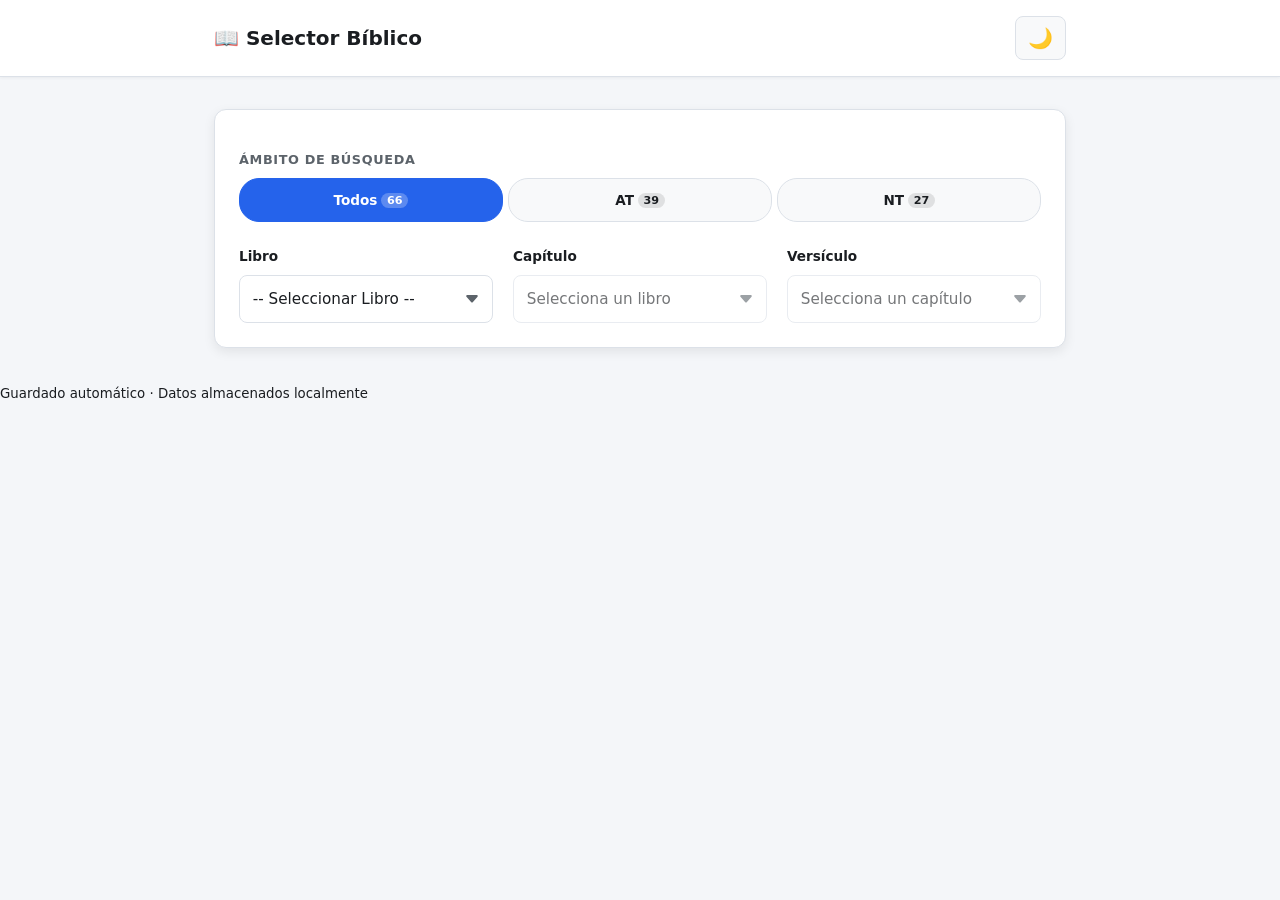
==== commit 9d88f2e9: "Update index.html" ====
--- a/index.html
+++ b/index.html
@@ -99,13 +99,104 @@
     </section>
 
     <!-- Módulo Dinámico de Lectura y Análisis -->
-    <section 
-      id="passageDisplay" 
-      class="card hidden" 
-      aria-labelledby="passage-title" 
-      aria-busy="false" 
-      aria-live="polite">
-    </section>
+<section id="passageDisplay" class="card" aria-labelledby="passage-title">
+  
+  <!-- Encabezado del Pasaje -->
+  <header class="passage-header">
+    <div class="passage-title-group">
+      <h2 id="passage-title">Juan 3:16</h2>
+      <span class="badge-accent">Nuevo Testamento</span>
+    </div>
+    <div class="meta-info">
+      <span>📖 RVR1960</span>
+    </div>
+  </header>
+
+  <!-- Texto del Pasaje -->
+  <div class="verses-text">
+    <p><sup>16</sup>Porque de tal manera amó Dios al mundo, que ha dado a su Hijo unigénito, para que todo aquel que en él cree, no se pierda, mas tenga vida eterna.</p>
+  </div>
+
+  <!-- NAVEGACIÓN DE PESTAÑAS (3 Botones distribuidos) -->
+  <nav class="passage-tabs" role="tablist" aria-label="Secciones de estudio">
+    <button 
+      type="button" 
+      class="tab-btn active" 
+      role="tab" 
+      aria-selected="true" 
+      aria-controls="panel-resumen" 
+      id="tab-resumen">
+      📋 Resumen
+    </button>
+    
+    <button 
+      type="button" 
+      class="tab-btn" 
+      role="tab" 
+      aria-selected="false" 
+      aria-controls="panel-analisis" 
+      id="tab-analisis">
+      🔍 Análisis
+    </button>
+    
+    <button 
+      type="button" 
+      class="tab-btn" 
+      role="tab" 
+      aria-selected="false" 
+      aria-controls="panel-practica" 
+      id="tab-practica">
+      ✏️ Práctica
+    </button>
+  </nav>
+
+  <!-- PANELS DE CONTENIDO -->
+  
+  <!-- Panel 1: Resumen -->
+  <div id="panel-resumen" class="tab-content" role="tabpanel" aria-labelledby="tab-resumen">
+    <p class="summary-text">
+      Este pasaje resume el núcleo del mensaje evangélico: el amor incondicional de Dios demostrado en la entrega de su Hijo para la salvación de la humanidad.
+    </p>
+    <div class="summary-footer">
+      <span>Génesis temático: Amor, Fe, Vida Eterna</span>
+    </div>
+  </div>
+
+  <!-- Panel 2: Análisis -->
+  <div id="panel-analisis" class="tab-content hidden" role="tabpanel" aria-labelledby="tab-analisis">
+    <article class="question-card">
+      <div class="question-header">
+        <span class="badge-focus">Contexto Teológico</span>
+      </div>
+      <p class="question-body">¿Qué implica la palabra "unigénito" en el contexto de la relación del Padre con el Hijo?</p>
+      <textarea class="form-control" placeholder="Escribe tus reflexiones o notas de análisis aquí..."></textarea>
+    </article>
+  </div>
+
+  <!-- Panel 3: Práctica -->
+  <div id="panel-practica" class="tab-content hidden" role="tabpanel" aria-labelledby="tab-practica">
+    <div class="exercise-header">
+      <span class="badge-time">⏱️ 5 min</span>
+    </div>
+    <p class="exercise-objective">Aplica esta verdad a tu vida cotidiana esta semana.</p>
+    
+    <ul class="checklist-group">
+      <li class="checklist-item">
+        <label class="checkbox-label">
+          <input type="checkbox">
+          <span>Identifica una persona a quien puedas demostrar amor incondicional hoy.</span>
+        </label>
+      </li>
+    </ul>
+    
+    <div class="deliverable-box">
+      <span class="deliverable-label">📌 Acción Personal</span>
+      <textarea class="form-control" placeholder="¿Qué paso concreto vas a dar hoy?"></textarea>
+      <span class="save-status">Guardado automáticamente</span>
+    </div>
+  </div>
+
+</section>
 
   </main>
 
--- a/src/styles.css
+++ b/src/styles.css
@@ -1,9 +1,9 @@
 /* =========================================================
-   SELECTOR BÍBLICO — CSS ROBUSTO & UX/UI OPTIMIZADO
+   SELECTOR BÍBLICO — CSS ROBUSTO & UX/UI COMPLETO
    Optimizado para:
-   • Responsive sin desbordamientos
-   • Accesibilidad y Touch Targets (44px)
-   • Alineación perfecta de componentes
+   • 3 Botones en horizontal exacto sin desbordamiento
+   • Responsive y accesibilidad (Touch targets 44px)
+   • Alineación vertical en badges, banners e inputs
    • Performance y Temas (Light/Dark)
    ========================================================= */
 
@@ -291,7 +291,7 @@
 
 
 /* =========================================================
-   9. STATUS (ALINEACIÓN OPTIMIZADA)
+   9. STATUS
    ========================================================= */
 
 .status-banner {
@@ -303,7 +303,7 @@
   font-weight: 500;
   margin-bottom: 1rem;
   display: flex;
-  align-items: center; /* Ajustado para alineación vertical */
+  align-items: center;
   gap: 0.5rem;
   animation: slideDown 0.3s ease-out;
   overflow-wrap: anywhere;
@@ -324,7 +324,7 @@
 .retry-btn {
   flex: 0 0 auto;
   margin-left: auto;
-  align-self: center; /* Garantiza alineación al centro */
+  align-self: center;
   min-width: 44px;
   min-height: 40px;
   background: transparent;
@@ -348,7 +348,7 @@
 
 
 /* =========================================================
-   10. FILTROS (BADGES Y BOTONES ESTABILIZADOS)
+   10. FILTROS (3 BOTONES HORIZONTALES SIN DESBORDAMIENTO)
    ========================================================= */
 
 .scope-filter-container {
@@ -369,30 +369,30 @@
 
 .scope-btn-group {
   width: 100%;
-  display: flex;
-  gap: 0.5rem;
-  flex-wrap: wrap;
+  display: grid;
+  grid-template-columns: repeat(3, minmax(0, 1fr));
+  gap: 0.35rem;
   min-width: 0;
 }
 
 .scope-btn {
-  flex: 1 1 auto;
+  width: 100%;
   min-width: 0;
   min-height: var(--touch-target);
   background: var(--card-subtle);
   border: 1px solid var(--border-color);
   color: var(--text-main);
-  padding: 0.5rem 1rem;
+  padding: 0.5rem 0.25rem;
   border-radius: 20px;
   font-weight: 600;
-  font-size: 0.9rem;
+  font-size: 0.85rem;
   line-height: 1;
   cursor: pointer;
   transition: var(--transition);
   display: inline-flex;
   align-items: center;
   justify-content: center;
-  gap: 0.4rem;
+  gap: 0.25rem;
   overflow: hidden;
 }
 
@@ -415,15 +415,15 @@
 }
 
 .badge {
-  flex: 0 0 auto;
+  flex-shrink: 0;
   display: inline-flex;
   align-items: center;
   justify-content: center;
   line-height: 1;
   background: rgba(0, 0, 0, 0.1);
-  padding: 0.1rem 0.5rem;
+  padding: 0.1rem 0.35rem;
   border-radius: 10px;
-  font-size: 0.75rem;
+  font-size: 0.7rem;
   font-weight: 600;
 }
 
@@ -590,7 +590,7 @@
 
 
 /* =========================================================
-   15. TABS (SIN RECORTE DE BORDES/FOCUS)
+   15. TABS
    ========================================================= */
 
 .passage-tabs {
@@ -599,7 +599,7 @@
   display: flex;
   gap: 0.25rem;
   border-bottom: 2px solid var(--border-color);
-  padding-bottom: 4px; /* Evita el recorte de bordes */
+  padding-bottom: 4px;
   margin-bottom: 1.25rem;
   overflow-x: auto;
   overflow-y: hidden;
@@ -624,7 +624,7 @@
   border-bottom: 3px solid transparent;
   transition: var(--transition);
   white-space: nowrap;
-  margin-bottom: 0; /* Sin margin negativo para prevenir cortes */
+  margin-bottom: 0;
 }
 
 .tab-btn:hover {
@@ -941,7 +941,7 @@
 
 
 /* =========================================================
-   25. MÓVIL (GRID DE FILTROS FLUIDO)
+   25. MÓVIL
    ========================================================= */
 
 @media (max-width: 600px) {
@@ -969,24 +969,6 @@
     padding: 1.15rem;
   }
 
-  /* Distribución fluida sin colapso de badges */
-  .scope-btn-group {
-    display: flex;
-    flex-wrap: wrap;
-    gap: 0.5rem;
-  }
-
-  .scope-btn {
-    flex: 1 1 calc(33.333% - 0.5rem);
-    min-width: 105px;
-    padding-inline: 0.4rem;
-  }
-
-  .scope-btn > span,
-  .scope-btn .label {
-    max-width: 100%;
-  }
-
   .retry-btn {
     margin-left: auto;
   }
@@ -994,10 +976,10 @@
 
 
 /* =========================================================
-   26. TELÉFONOS MUY PEQUEÑOS (< 380px)
-   ========================================================= */
-
-@media (max-width: 380px) {
+   26. TELÉFONOS MUY PEQUEÑOS (< 360px)
+   ========================================================= */
+
+@media (max-width: 360px) {
   .main-container,
   .header-container {
     padding-inline: 0.75rem;
@@ -1007,13 +989,13 @@
     padding: 1rem;
   }
 
-  .scope-btn-group {
-    display: flex;
-    flex-direction: column;
-  }
-
   .scope-btn {
-    width: 100%;
+    font-size: 0.75rem;
+    padding-inline: 0.15rem;
+  }
+
+  .scope-btn .badge {
+    padding-inline: 0.25rem;
   }
 
   .passage-tabs {
--- a/src/styles.css
+++ b/src/styles.css
@@ -1,9 +1,9 @@
 /* =========================================================
-   SELECTOR BÍBLICO — CSS ROBUSTO & UX/UI OPTIMIZADO
+   SELECTOR BÍBLICO — CSS ROBUSTO & UX/UI COMPLETO
    Optimizado para:
-   • Responsive sin desbordamientos
-   • Accesibilidad y Touch Targets (44px)
-   • Alineación perfecta de componentes
+   • 3 Botones en horizontal exacto sin desbordamiento
+   • Responsive y accesibilidad (Touch targets 44px)
+   • Alineación vertical en badges, banners e inputs
    • Performance y Temas (Light/Dark)
    ========================================================= */
 
@@ -291,7 +291,7 @@
 
 
 /* =========================================================
-   9. STATUS (ALINEACIÓN OPTIMIZADA)
+   9. STATUS
    ========================================================= */
 
 .status-banner {
@@ -303,7 +303,7 @@
   font-weight: 500;
   margin-bottom: 1rem;
   display: flex;
-  align-items: center; /* Ajustado para alineación vertical */
+  align-items: center;
   gap: 0.5rem;
   animation: slideDown 0.3s ease-out;
   overflow-wrap: anywhere;
@@ -324,7 +324,7 @@
 .retry-btn {
   flex: 0 0 auto;
   margin-left: auto;
-  align-self: center; /* Garantiza alineación al centro */
+  align-self: center;
   min-width: 44px;
   min-height: 40px;
   background: transparent;
@@ -348,7 +348,7 @@
 
 
 /* =========================================================
-   10. FILTROS (BADGES Y BOTONES ESTABILIZADOS)
+   10. FILTROS (3 BOTONES HORIZONTALES SIN DESBORDAMIENTO)
    ========================================================= */
 
 .scope-filter-container {
@@ -369,30 +369,30 @@
 
 .scope-btn-group {
   width: 100%;
-  display: flex;
-  gap: 0.5rem;
-  flex-wrap: wrap;
+  display: grid;
+  grid-template-columns: repeat(3, minmax(0, 1fr));
+  gap: 0.35rem;
   min-width: 0;
 }
 
 .scope-btn {
-  flex: 1 1 auto;
+  width: 100%;
   min-width: 0;
   min-height: var(--touch-target);
   background: var(--card-subtle);
   border: 1px solid var(--border-color);
   color: var(--text-main);
-  padding: 0.5rem 1rem;
+  padding: 0.5rem 0.25rem;
   border-radius: 20px;
   font-weight: 600;
-  font-size: 0.9rem;
+  font-size: 0.85rem;
   line-height: 1;
   cursor: pointer;
   transition: var(--transition);
   display: inline-flex;
   align-items: center;
   justify-content: center;
-  gap: 0.4rem;
+  gap: 0.25rem;
   overflow: hidden;
 }
 
@@ -415,15 +415,15 @@
 }
 
 .badge {
-  flex: 0 0 auto;
+  flex-shrink: 0;
   display: inline-flex;
   align-items: center;
   justify-content: center;
   line-height: 1;
   background: rgba(0, 0, 0, 0.1);
-  padding: 0.1rem 0.5rem;
+  padding: 0.1rem 0.35rem;
   border-radius: 10px;
-  font-size: 0.75rem;
+  font-size: 0.7rem;
   font-weight: 600;
 }
 
@@ -590,7 +590,7 @@
 
 
 /* =========================================================
-   15. TABS (SIN RECORTE DE BORDES/FOCUS)
+   15. TABS
    ========================================================= */
 
 .passage-tabs {
@@ -599,7 +599,7 @@
   display: flex;
   gap: 0.25rem;
   border-bottom: 2px solid var(--border-color);
-  padding-bottom: 4px; /* Evita el recorte de bordes */
+  padding-bottom: 4px;
   margin-bottom: 1.25rem;
   overflow-x: auto;
   overflow-y: hidden;
@@ -624,7 +624,7 @@
   border-bottom: 3px solid transparent;
   transition: var(--transition);
   white-space: nowrap;
-  margin-bottom: 0; /* Sin margin negativo para prevenir cortes */
+  margin-bottom: 0;
 }
 
 .tab-btn:hover {
@@ -941,7 +941,7 @@
 
 
 /* =========================================================
-   25. MÓVIL (GRID DE FILTROS FLUIDO)
+   25. MÓVIL
    ========================================================= */
 
 @media (max-width: 600px) {
@@ -969,24 +969,6 @@
     padding: 1.15rem;
   }
 
-  /* Distribución fluida sin colapso de badges */
-  .scope-btn-group {
-    display: flex;
-    flex-wrap: wrap;
-    gap: 0.5rem;
-  }
-
-  .scope-btn {
-    flex: 1 1 calc(33.333% - 0.5rem);
-    min-width: 105px;
-    padding-inline: 0.4rem;
-  }
-
-  .scope-btn > span,
-  .scope-btn .label {
-    max-width: 100%;
-  }
-
   .retry-btn {
     margin-left: auto;
   }
@@ -994,10 +976,10 @@
 
 
 /* =========================================================
-   26. TELÉFONOS MUY PEQUEÑOS (< 380px)
-   ========================================================= */
-
-@media (max-width: 380px) {
+   26. TELÉFONOS MUY PEQUEÑOS (< 360px)
+   ========================================================= */
+
+@media (max-width: 360px) {
   .main-container,
   .header-container {
     padding-inline: 0.75rem;
@@ -1007,13 +989,13 @@
     padding: 1rem;
   }
 
-  .scope-btn-group {
-    display: flex;
-    flex-direction: column;
-  }
-
   .scope-btn {
-    width: 100%;
+    font-size: 0.75rem;
+    padding-inline: 0.15rem;
+  }
+
+  .scope-btn .badge {
+    padding-inline: 0.25rem;
   }
 
   .passage-tabs {
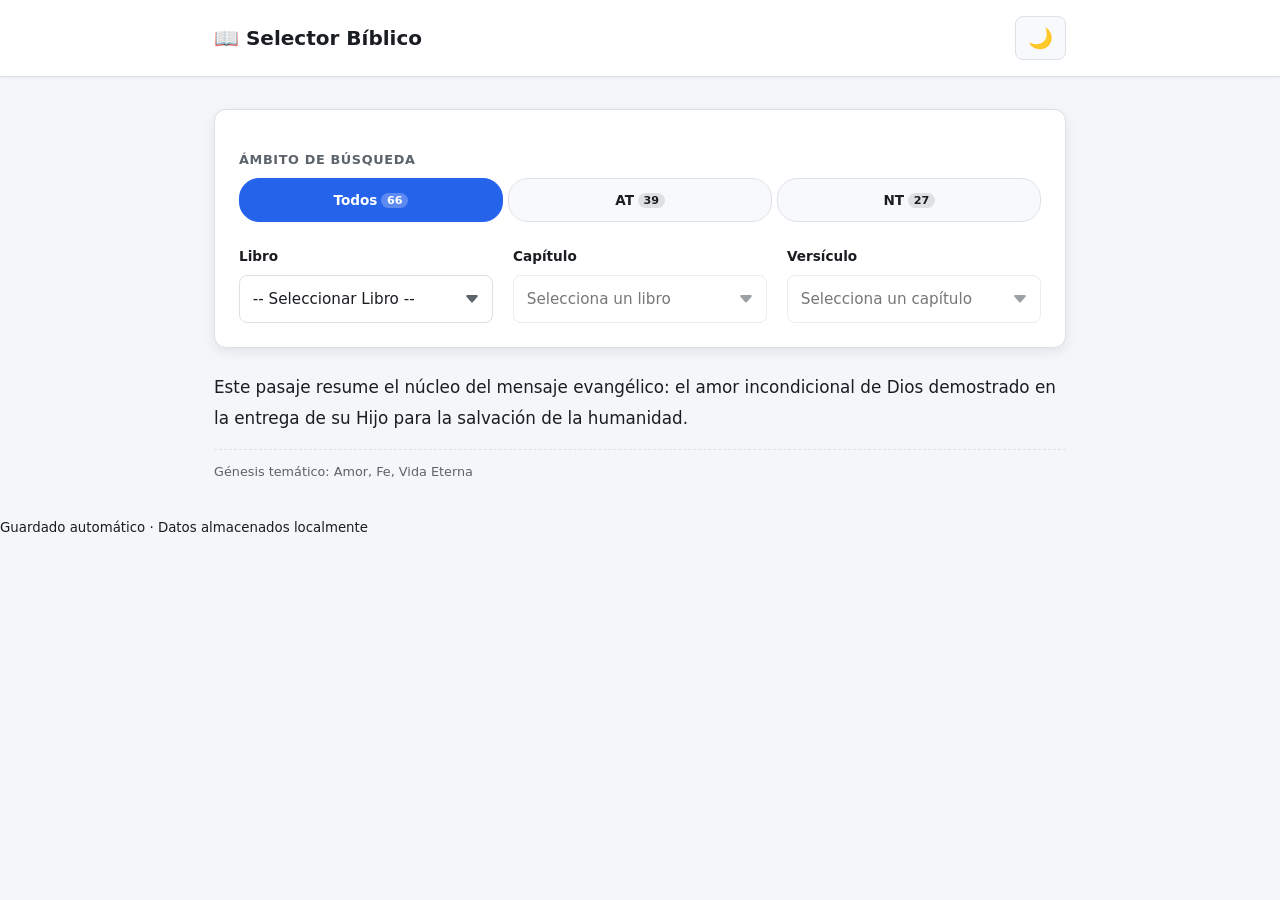
==== commit e81aeace: "Update index.html" ====
--- a/index.html
+++ b/index.html
@@ -120,6 +120,28 @@
   <!-- NAVEGACIÓN DE PESTAÑAS (3 Botones distribuidos) -->
   <nav class="passage-tabs" role="tablist" aria-label="Secciones de estudio">
     <button 
+      <!-- Módulo Dinámico de Lectura y Análisis -->
+<section id="passageDisplay" class="card" aria-labelledby="passage-title">
+
+  <!-- Encabezado del Pasaje -->
+  <header class="passage-header">
+    <div class="passage-title-group">
+      <h2 id="passage-title">Juan 3:16</h2>
+      <span class="badge-accent">Nuevo Testamento</span>
+    </div>
+    <div class="meta-info">
+      <span>📖 RVR1960</span>
+    </div>
+  </header>
+
+  <!-- Texto del Pasaje -->
+  <div class="verses-text">
+    <p><sup>16</sup>Porque de tal manera amó Dios al mundo, que ha dado a su Hijo unigénito, para que todo aquel que en él cree, no se pierda, mas tenga vida eterna.</p>
+  </div>
+
+  <!-- NAVEGACIÓN DE PESTAÑAS -->
+  <nav class="passage-tabs" role="tablist" aria-label="Secciones de estudio">
+    <button 
       type="button" 
       class="tab-btn active" 
       role="tab" 
@@ -128,7 +150,7 @@
       id="tab-resumen">
       📋 Resumen
     </button>
-    
+
     <button 
       type="button" 
       class="tab-btn" 
@@ -138,7 +160,7 @@
       id="tab-analisis">
       🔍 Análisis
     </button>
-    
+
     <button 
       type="button" 
       class="tab-btn" 
@@ -149,6 +171,55 @@
       ✏️ Práctica
     </button>
   </nav>
+
+  <!-- PANELES DE CONTENIDO -->
+
+  <!-- Panel 1: Resumen -->
+  <div id="panel-resumen" class="tab-content" role="tabpanel" aria-labelledby="tab-resumen">
+    <p class="summary-text">
+      Este pasaje resume el núcleo del mensaje evangélico: el amor incondicional de Dios demostrado en la entrega de su Hijo para la salvación de la humanidad.
+    </p>
+    <div class="summary-footer">
+      <span>Génesis temática: Amor, Fe, Vida Eterna</span>
+    </div>
+  </div>
+
+  <!-- Panel 2: Análisis -->
+  <div id="panel-analisis" class="tab-content hidden" role="tabpanel" aria-labelledby="tab-analisis">
+    <article class="question-card">
+      <div class="question-header">
+        <span class="badge-focus">Contexto Teológico</span>
+      </div>
+      <p class="question-body">¿Qué implica la palabra "unigénito" en el contexto de la relación del Padre con el Hijo?</p>
+      <textarea class="form-control" placeholder="Escribe tus reflexiones o notas de análisis aquí..."></textarea>
+    </article>
+  </div>
+
+  <!-- Panel 3: Práctica -->
+  <div id="panel-practica" class="tab-content hidden" role="tabpanel" aria-labelledby="tab-practica">
+    <div class="exercise-header">
+      <span class="badge-time">⏱️ 5 min</span>
+    </div>
+
+    <p class="exercise-objective">Aplica esta verdad a tu vida cotidiana esta semana.</p>
+
+    <ul class="checklist-group">
+      <li class="checklist-item">
+        <label class="checkbox-label">
+          <input type="checkbox">
+          <span>Identifica una persona a quien puedas demostrar amor incondicional hoy.</span>
+        </label>
+      </li>
+    </ul>
+
+    <div class="deliverable-box">
+      <span class="deliverable-label">📌 Acción Personal</span>
+      <textarea class="form-control" placeholder="¿Qué paso concreto vas a dar hoy?"></textarea>
+      <span class="save-status">Guardado automáticamente</span>
+    </div>
+  </div>
+
+</section>
 
   <!-- PANELS DE CONTENIDO -->
   
--- a/src/styles.css
+++ b/src/styles.css
@@ -593,38 +593,43 @@
    15. TABS
    ========================================================= */
 
+/* =========================================================
+   AJUSTE DE PESTAÑAS (RESUMEN, ANÁLISIS, PRÁCTICA)
+   ========================================================= */
+
 .passage-tabs {
   width: 100%;
   min-width: 0;
-  display: flex;
+  display: grid;
+  grid-template-columns: repeat(3, minmax(0, 1fr)); /* Divide exactamente en 3 tercios */
   gap: 0.25rem;
   border-bottom: 2px solid var(--border-color);
   padding-bottom: 4px;
   margin-bottom: 1.25rem;
-  overflow-x: auto;
-  overflow-y: hidden;
-  scrollbar-width: none;
-  overscroll-behavior-inline: contain;
-}
-
-.passage-tabs::-webkit-scrollbar {
-  display: none;
+  overflow: hidden;
 }
 
 .tab-btn {
-  flex: 0 0 auto;
+  width: 100%;
+  min-width: 0;
   min-height: var(--touch-target);
   background: none;
   border: none;
-  padding: 0.75rem 1rem;
+  padding: 0.6rem 0.25rem;
   font-weight: 600;
-  font-size: 0.95rem;
+  font-size: 0.85rem;
   color: var(--text-muted);
   cursor: pointer;
   border-bottom: 3px solid transparent;
   transition: var(--transition);
+  
+  /* Evita desbordamiento de texto */
+  display: flex;
+  align-items: center;
+  justify-content: center;
   white-space: nowrap;
-  margin-bottom: 0;
+  overflow: hidden;
+  text-overflow: ellipsis;
 }
 
 .tab-btn:hover {
@@ -638,6 +643,13 @@
   border-bottom-color: var(--primary-color);
 }
 
+/* Pantallas móviles pequeñas (< 360px) */
+@media (max-width: 360px) {
+  .tab-btn {
+    font-size: 0.75rem;
+    padding: 0.5rem 0.1rem;
+  }
+}
 
 /* =========================================================
    16. TAB CONTENT
--- a/src/styles.css
+++ b/src/styles.css
@@ -593,38 +593,43 @@
    15. TABS
    ========================================================= */
 
+/* =========================================================
+   AJUSTE DE PESTAÑAS (RESUMEN, ANÁLISIS, PRÁCTICA)
+   ========================================================= */
+
 .passage-tabs {
   width: 100%;
   min-width: 0;
-  display: flex;
+  display: grid;
+  grid-template-columns: repeat(3, minmax(0, 1fr)); /* Divide exactamente en 3 tercios */
   gap: 0.25rem;
   border-bottom: 2px solid var(--border-color);
   padding-bottom: 4px;
   margin-bottom: 1.25rem;
-  overflow-x: auto;
-  overflow-y: hidden;
-  scrollbar-width: none;
-  overscroll-behavior-inline: contain;
-}
-
-.passage-tabs::-webkit-scrollbar {
-  display: none;
+  overflow: hidden;
 }
 
 .tab-btn {
-  flex: 0 0 auto;
+  width: 100%;
+  min-width: 0;
   min-height: var(--touch-target);
   background: none;
   border: none;
-  padding: 0.75rem 1rem;
+  padding: 0.6rem 0.25rem;
   font-weight: 600;
-  font-size: 0.95rem;
+  font-size: 0.85rem;
   color: var(--text-muted);
   cursor: pointer;
   border-bottom: 3px solid transparent;
   transition: var(--transition);
+  
+  /* Evita desbordamiento de texto */
+  display: flex;
+  align-items: center;
+  justify-content: center;
   white-space: nowrap;
-  margin-bottom: 0;
+  overflow: hidden;
+  text-overflow: ellipsis;
 }
 
 .tab-btn:hover {
@@ -638,6 +643,13 @@
   border-bottom-color: var(--primary-color);
 }
 
+/* Pantallas móviles pequeñas (< 360px) */
+@media (max-width: 360px) {
+  .tab-btn {
+    font-size: 0.75rem;
+    padding: 0.5rem 0.1rem;
+  }
+}
 
 /* =========================================================
    16. TAB CONTENT
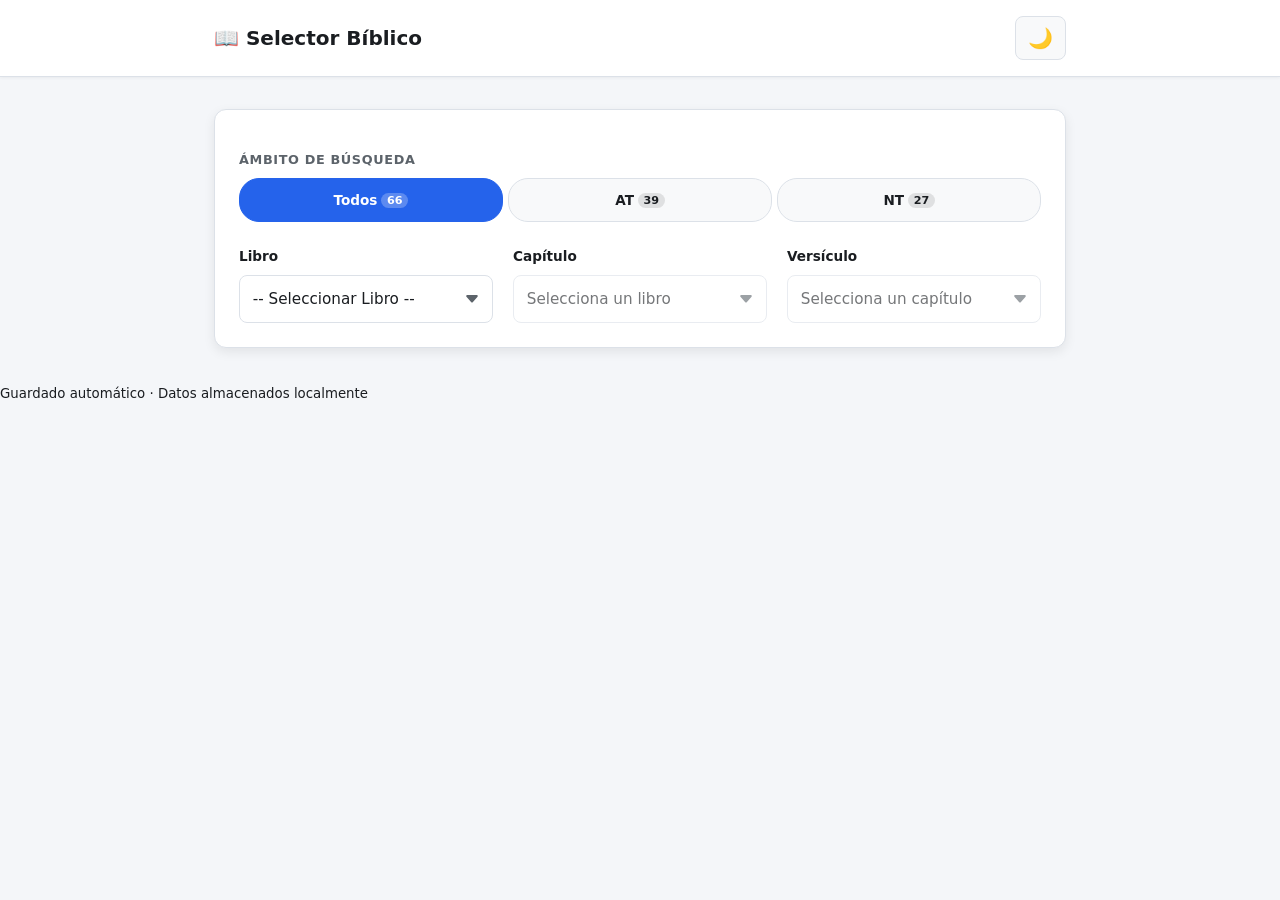
==== commit b12a8337: "Update index.html" ====
--- a/index.html
+++ b/index.html
@@ -99,175 +99,105 @@
     </section>
 
     <!-- Módulo Dinámico de Lectura y Análisis -->
-<section id="passageDisplay" class="card" aria-labelledby="passage-title">
-  
-  <!-- Encabezado del Pasaje -->
-  <header class="passage-header">
-    <div class="passage-title-group">
-      <h2 id="passage-title">Juan 3:16</h2>
-      <span class="badge-accent">Nuevo Testamento</span>
-    </div>
-    <div class="meta-info">
-      <span>📖 RVR1960</span>
-    </div>
-  </header>
-
-  <!-- Texto del Pasaje -->
-  <div class="verses-text">
-    <p><sup>16</sup>Porque de tal manera amó Dios al mundo, que ha dado a su Hijo unigénito, para que todo aquel que en él cree, no se pierda, mas tenga vida eterna.</p>
-  </div>
-
-  <!-- NAVEGACIÓN DE PESTAÑAS (3 Botones distribuidos) -->
-  <nav class="passage-tabs" role="tablist" aria-label="Secciones de estudio">
-    <button 
-      <!-- Módulo Dinámico de Lectura y Análisis -->
-<section id="passageDisplay" class="card" aria-labelledby="passage-title">
-
-  <!-- Encabezado del Pasaje -->
-  <header class="passage-header">
-    <div class="passage-title-group">
-      <h2 id="passage-title">Juan 3:16</h2>
-      <span class="badge-accent">Nuevo Testamento</span>
-    </div>
-    <div class="meta-info">
-      <span>📖 RVR1960</span>
-    </div>
-  </header>
-
-  <!-- Texto del Pasaje -->
-  <div class="verses-text">
-    <p><sup>16</sup>Porque de tal manera amó Dios al mundo, que ha dado a su Hijo unigénito, para que todo aquel que en él cree, no se pierda, mas tenga vida eterna.</p>
-  </div>
-
-  <!-- NAVEGACIÓN DE PESTAÑAS -->
-  <nav class="passage-tabs" role="tablist" aria-label="Secciones de estudio">
-    <button 
-      type="button" 
-      class="tab-btn active" 
-      role="tab" 
-      aria-selected="true" 
-      aria-controls="panel-resumen" 
-      id="tab-resumen">
-      📋 Resumen
-    </button>
-
-    <button 
-      type="button" 
-      class="tab-btn" 
-      role="tab" 
-      aria-selected="false" 
-      aria-controls="panel-analisis" 
-      id="tab-analisis">
-      🔍 Análisis
-    </button>
-
-    <button 
-      type="button" 
-      class="tab-btn" 
-      role="tab" 
-      aria-selected="false" 
-      aria-controls="panel-practica" 
-      id="tab-practica">
-      ✏️ Práctica
-    </button>
-  </nav>
-
-  <!-- PANELES DE CONTENIDO -->
-
-  <!-- Panel 1: Resumen -->
-  <div id="panel-resumen" class="tab-content" role="tabpanel" aria-labelledby="tab-resumen">
-    <p class="summary-text">
-      Este pasaje resume el núcleo del mensaje evangélico: el amor incondicional de Dios demostrado en la entrega de su Hijo para la salvación de la humanidad.
-    </p>
-    <div class="summary-footer">
-      <span>Génesis temática: Amor, Fe, Vida Eterna</span>
-    </div>
-  </div>
-
-  <!-- Panel 2: Análisis -->
-  <div id="panel-analisis" class="tab-content hidden" role="tabpanel" aria-labelledby="tab-analisis">
-    <article class="question-card">
-      <div class="question-header">
-        <span class="badge-focus">Contexto Teológico</span>
-      </div>
-      <p class="question-body">¿Qué implica la palabra "unigénito" en el contexto de la relación del Padre con el Hijo?</p>
-      <textarea class="form-control" placeholder="Escribe tus reflexiones o notas de análisis aquí..."></textarea>
-    </article>
-  </div>
-
-  <!-- Panel 3: Práctica -->
-  <div id="panel-practica" class="tab-content hidden" role="tabpanel" aria-labelledby="tab-practica">
-    <div class="exercise-header">
-      <span class="badge-time">⏱️ 5 min</span>
-    </div>
-
-    <p class="exercise-objective">Aplica esta verdad a tu vida cotidiana esta semana.</p>
-
-    <ul class="checklist-group">
-      <li class="checklist-item">
-        <label class="checkbox-label">
-          <input type="checkbox">
-          <span>Identifica una persona a quien puedas demostrar amor incondicional hoy.</span>
-        </label>
-      </li>
-    </ul>
-
-    <div class="deliverable-box">
-      <span class="deliverable-label">📌 Acción Personal</span>
-      <textarea class="form-control" placeholder="¿Qué paso concreto vas a dar hoy?"></textarea>
-      <span class="save-status">Guardado automáticamente</span>
-    </div>
-  </div>
-
-</section>
-
-  <!-- PANELS DE CONTENIDO -->
-  
-  <!-- Panel 1: Resumen -->
-  <div id="panel-resumen" class="tab-content" role="tabpanel" aria-labelledby="tab-resumen">
-    <p class="summary-text">
-      Este pasaje resume el núcleo del mensaje evangélico: el amor incondicional de Dios demostrado en la entrega de su Hijo para la salvación de la humanidad.
-    </p>
-    <div class="summary-footer">
-      <span>Génesis temático: Amor, Fe, Vida Eterna</span>
-    </div>
-  </div>
-
-  <!-- Panel 2: Análisis -->
-  <div id="panel-analisis" class="tab-content hidden" role="tabpanel" aria-labelledby="tab-analisis">
-    <article class="question-card">
-      <div class="question-header">
-        <span class="badge-focus">Contexto Teológico</span>
-      </div>
-      <p class="question-body">¿Qué implica la palabra "unigénito" en el contexto de la relación del Padre con el Hijo?</p>
-      <textarea class="form-control" placeholder="Escribe tus reflexiones o notas de análisis aquí..."></textarea>
-    </article>
-  </div>
-
-  <!-- Panel 3: Práctica -->
-  <div id="panel-practica" class="tab-content hidden" role="tabpanel" aria-labelledby="tab-practica">
-    <div class="exercise-header">
-      <span class="badge-time">⏱️ 5 min</span>
-    </div>
-    <p class="exercise-objective">Aplica esta verdad a tu vida cotidiana esta semana.</p>
-    
-    <ul class="checklist-group">
-      <li class="checklist-item">
-        <label class="checkbox-label">
-          <input type="checkbox">
-          <span>Identifica una persona a quien puedas demostrar amor incondicional hoy.</span>
-        </label>
-      </li>
-    </ul>
-    
-    <div class="deliverable-box">
-      <span class="deliverable-label">📌 Acción Personal</span>
-      <textarea class="form-control" placeholder="¿Qué paso concreto vas a dar hoy?"></textarea>
-      <span class="save-status">Guardado automáticamente</span>
-    </div>
-  </div>
-
-</section>
+    <section id="passageDisplay" class="card" aria-labelledby="passage-title">
+
+      <!-- Encabezado del Pasaje -->
+      <header class="passage-header">
+        <div class="passage-title-group">
+          <h2 id="passage-title">Juan 3:16</h2>
+          <span class="badge-accent">Nuevo Testamento</span>
+        </div>
+        <div class="meta-info">
+          <span>📖 RVR1960</span>
+        </div>
+      </header>
+
+      <!-- Texto del Pasaje -->
+      <div class="verses-text">
+        <p><sup>16</sup>Porque de tal manera amó Dios al mundo, que ha dado a su Hijo unigénito, para que todo aquel que en él cree, no se pierda, mas tenga vida eterna.</p>
+      </div>
+
+      <!-- NAVEGACIÓN DE PESTAÑAS -->
+      <nav class="passage-tabs" role="tablist" aria-label="Secciones de estudio">
+        <button 
+          type="button" 
+          class="tab-btn active" 
+          role="tab" 
+          aria-selected="true" 
+          aria-controls="panel-resumen" 
+          id="tab-resumen">
+          📋 Resumen
+        </button>
+
+        <button 
+          type="button" 
+          class="tab-btn" 
+          role="tab" 
+          aria-selected="false" 
+          aria-controls="panel-analisis" 
+          id="tab-analisis">
+          🔍 Análisis
+        </button>
+
+        <button 
+          type="button" 
+          class="tab-btn" 
+          role="tab" 
+          aria-selected="false" 
+          aria-controls="panel-practica" 
+          id="tab-practica">
+          ✏️ Práctica
+        </button>
+      </nav>
+
+      <!-- PANELES DE CONTENIDO -->
+
+      <!-- Panel 1: Resumen -->
+      <div id="panel-resumen" class="tab-content" role="tabpanel" aria-labelledby="tab-resumen">
+        <p class="summary-text">
+          Este pasaje resume el núcleo del mensaje evangélico: el amor incondicional de Dios demostrado en la entrega de su Hijo para la salvación de la humanidad.
+        </p>
+        <div class="summary-footer">
+          <span>Génesis temático: Amor, Fe, Vida Eterna</span>
+        </div>
+      </div>
+
+      <!-- Panel 2: Análisis -->
+      <div id="panel-analisis" class="tab-content hidden" role="tabpanel" aria-labelledby="tab-analisis">
+        <article class="question-card">
+          <div class="question-header">
+            <span class="badge-focus">Contexto Teológico</span>
+          </div>
+          <p class="question-body">¿Qué implica la palabra "unigénito" en el contexto de la relación del Padre con el Hijo?</p>
+          <textarea class="form-control" placeholder="Escribe tus reflexiones o notas de análisis aquí..."></textarea>
+        </article>
+      </div>
+
+      <!-- Panel 3: Práctica -->
+      <div id="panel-practica" class="tab-content hidden" role="tabpanel" aria-labelledby="tab-practica">
+        <div class="exercise-header">
+          <span class="badge-time">⏱️ 5 min</span>
+        </div>
+
+        <p class="exercise-objective">Aplica esta verdad a tu vida cotidiana esta semana.</p>
+
+        <ul class="checklist-group">
+          <li class="checklist-item">
+            <label class="checkbox-label">
+              <input type="checkbox">
+              <span>Identifica una persona a quien puedas demostrar amor incondicional hoy.</span>
+            </label>
+          </li>
+        </ul>
+
+        <div class="deliverable-box">
+          <span class="deliverable-label">📌 Acción Personal</span>
+          <textarea class="form-control" placeholder="¿Qué paso concreto vas a dar hoy?"></textarea>
+          <span class="save-status">Guardado automáticamente</span>
+        </div>
+      </div>
+
+    </section>
 
   </main>
 
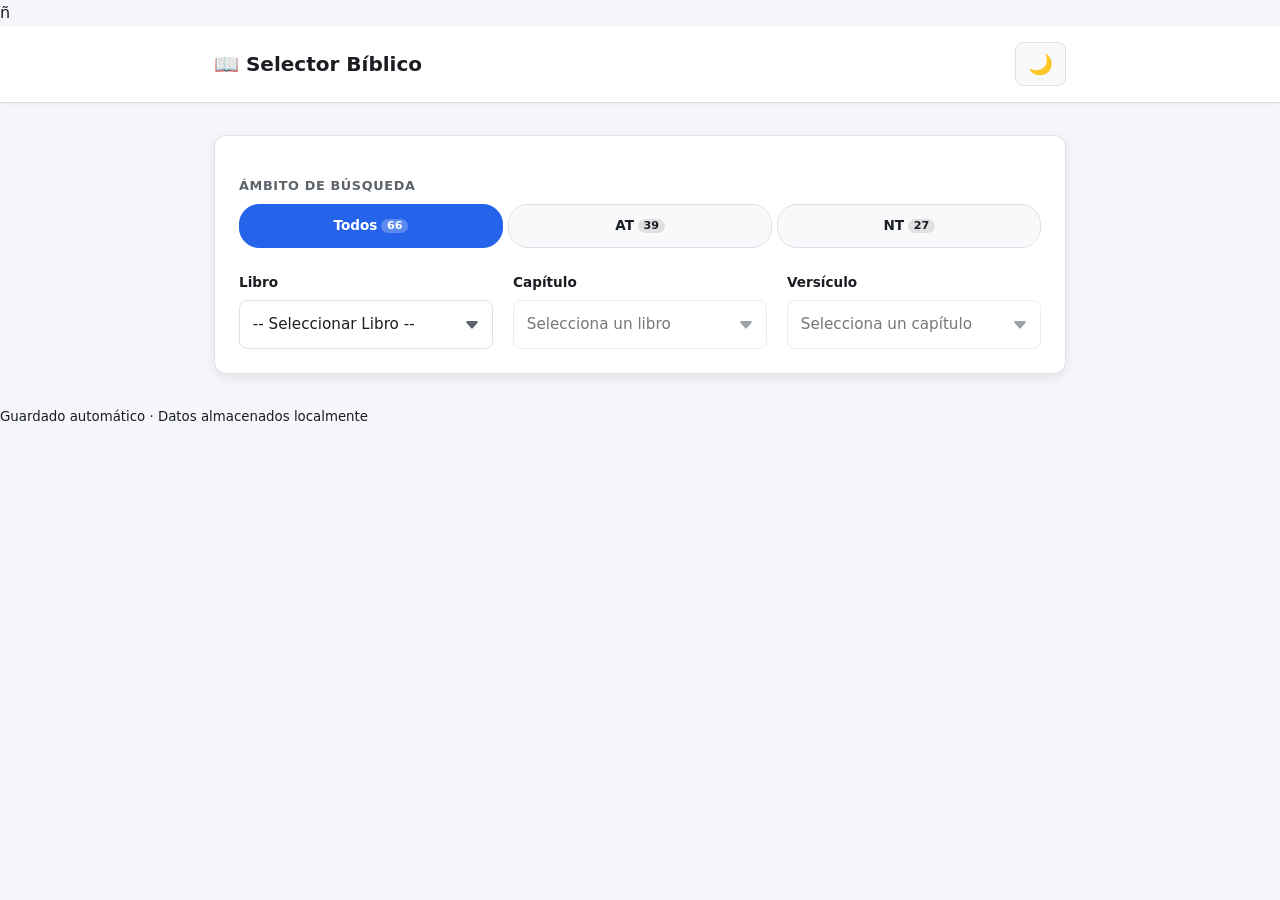
==== commit 0a343018: "Create index.html" ====
--- a/index.html
+++ b/index.html
@@ -1,4 +1,4 @@
-<!DOCTYPE html>
+ñ<!DOCTYPE html>
 <html lang="es" data-theme="light">
 <head>
   <meta charset="UTF-8">
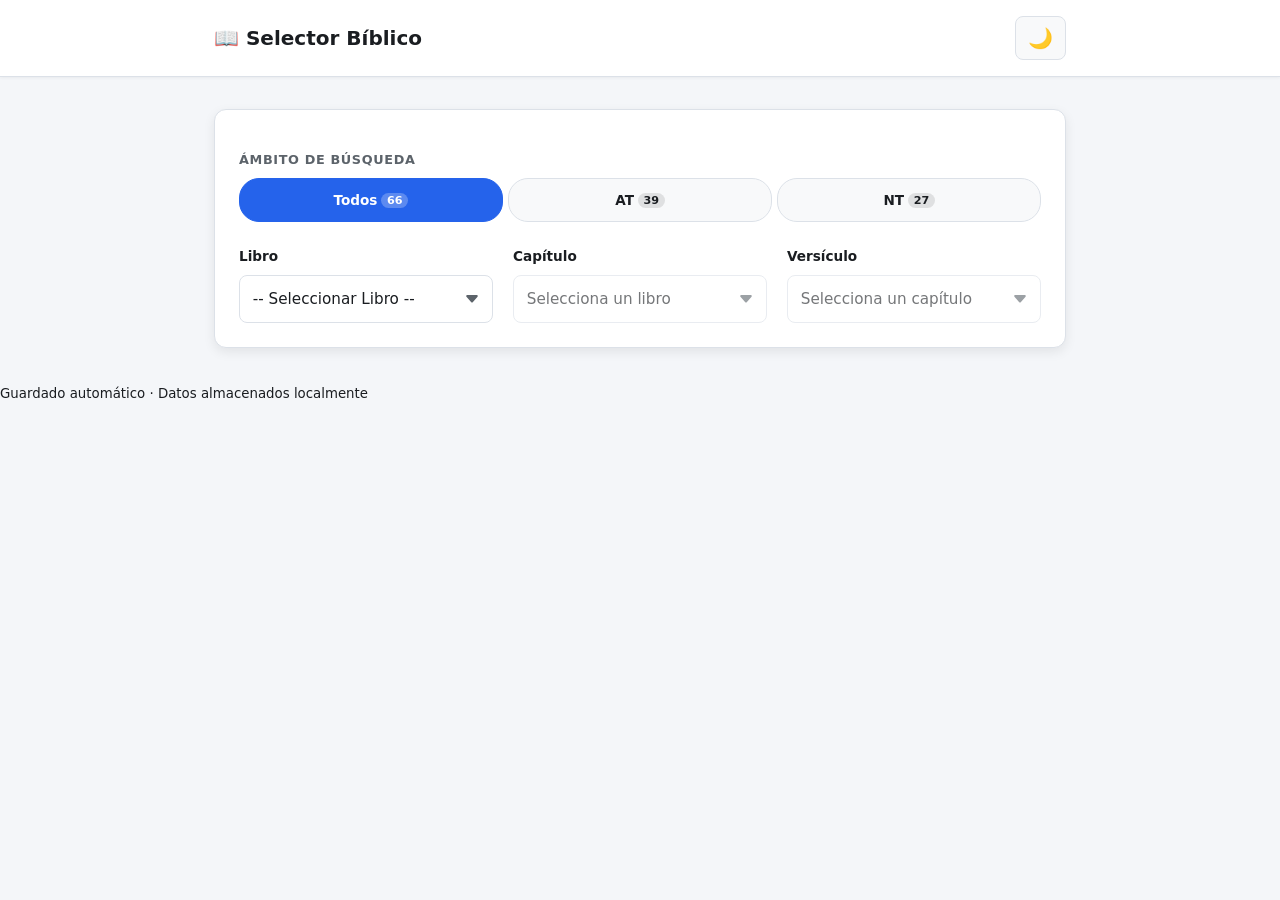
==== commit c5a40c15: "Update index.html" ====
--- a/index.html
+++ b/index.html
@@ -1,4 +1,4 @@
-ñ<!DOCTYPE html>
+<!DOCTYPE html>
 <html lang="es" data-theme="light">
 <head>
   <meta charset="UTF-8">
@@ -91,7 +91,7 @@
 
         <div class="select-group">
           <label for="verseSelect">Versículo</label>
-          <select id="verseSelect" disabled aria-controls="passageDisplay">
+          <select id="verseSelect" disabled>
             <option value="">Todo el capítulo</option>
           </select>
         </div>
